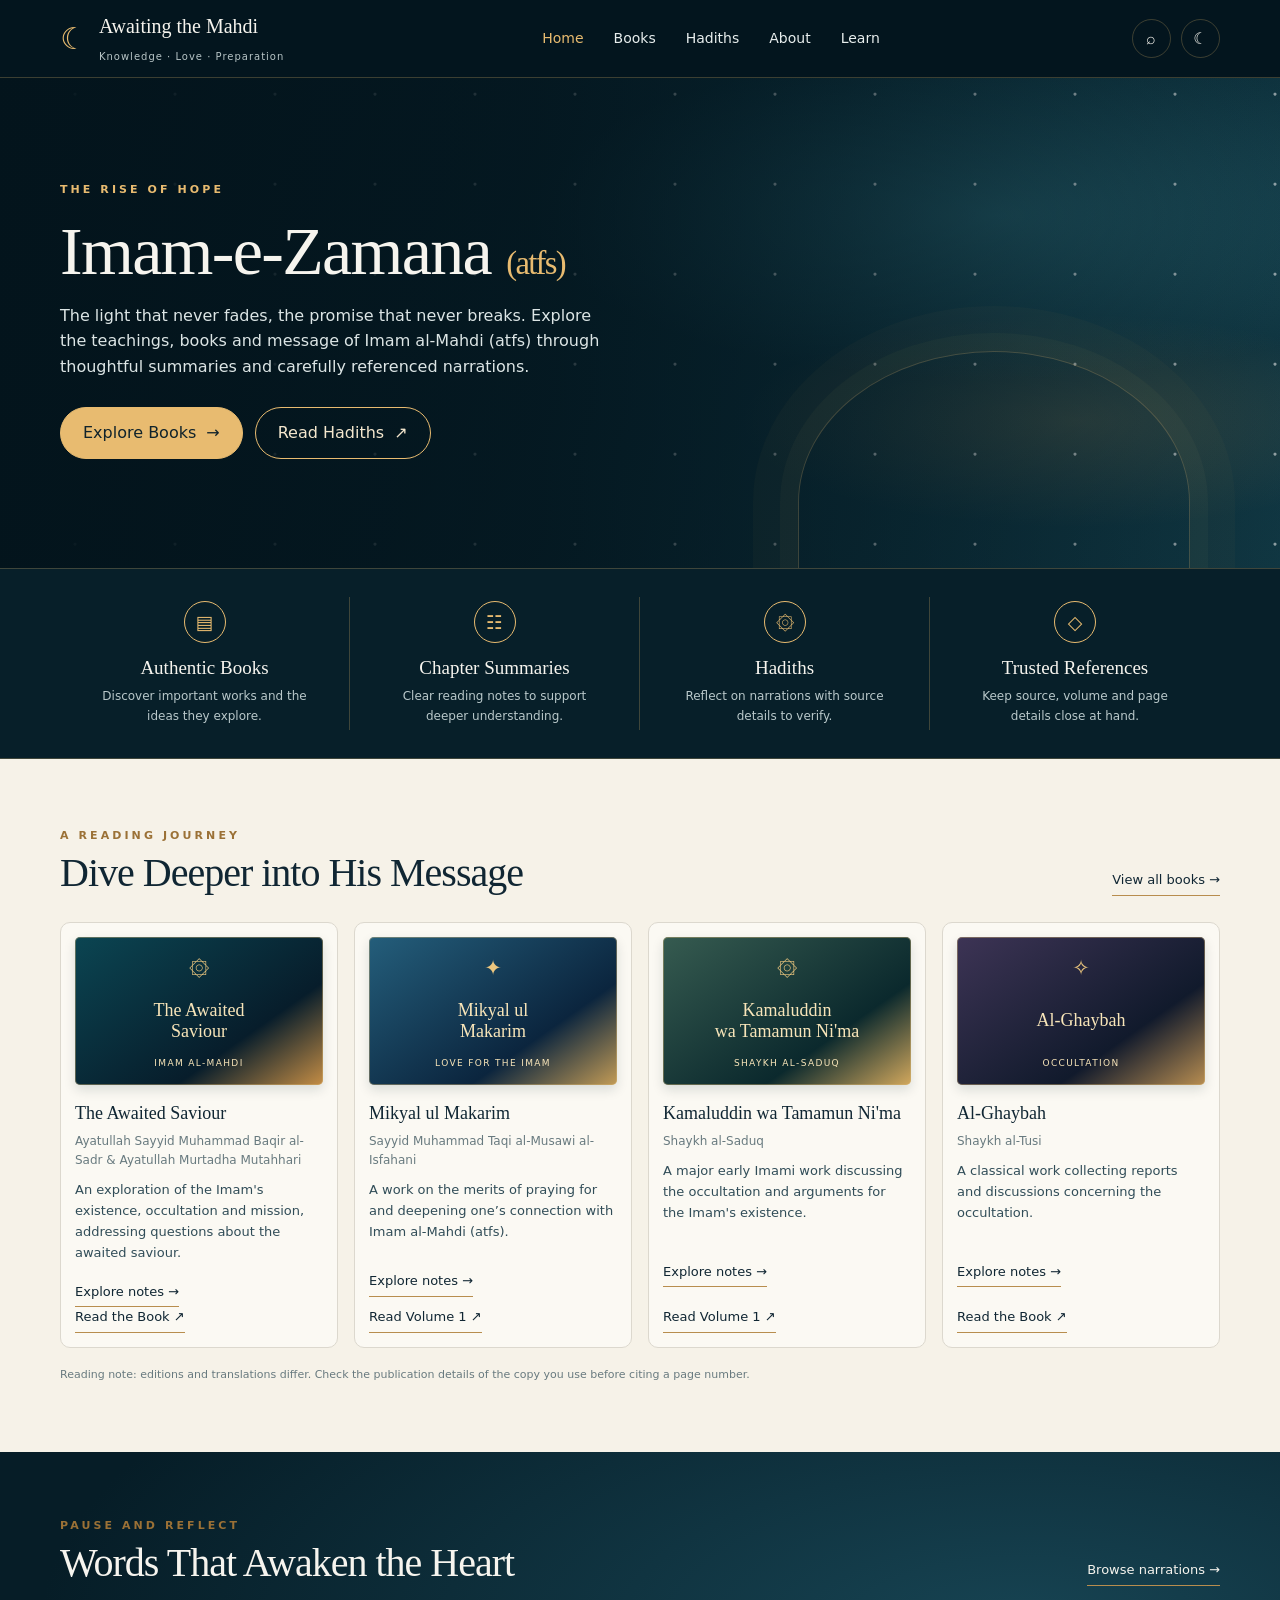
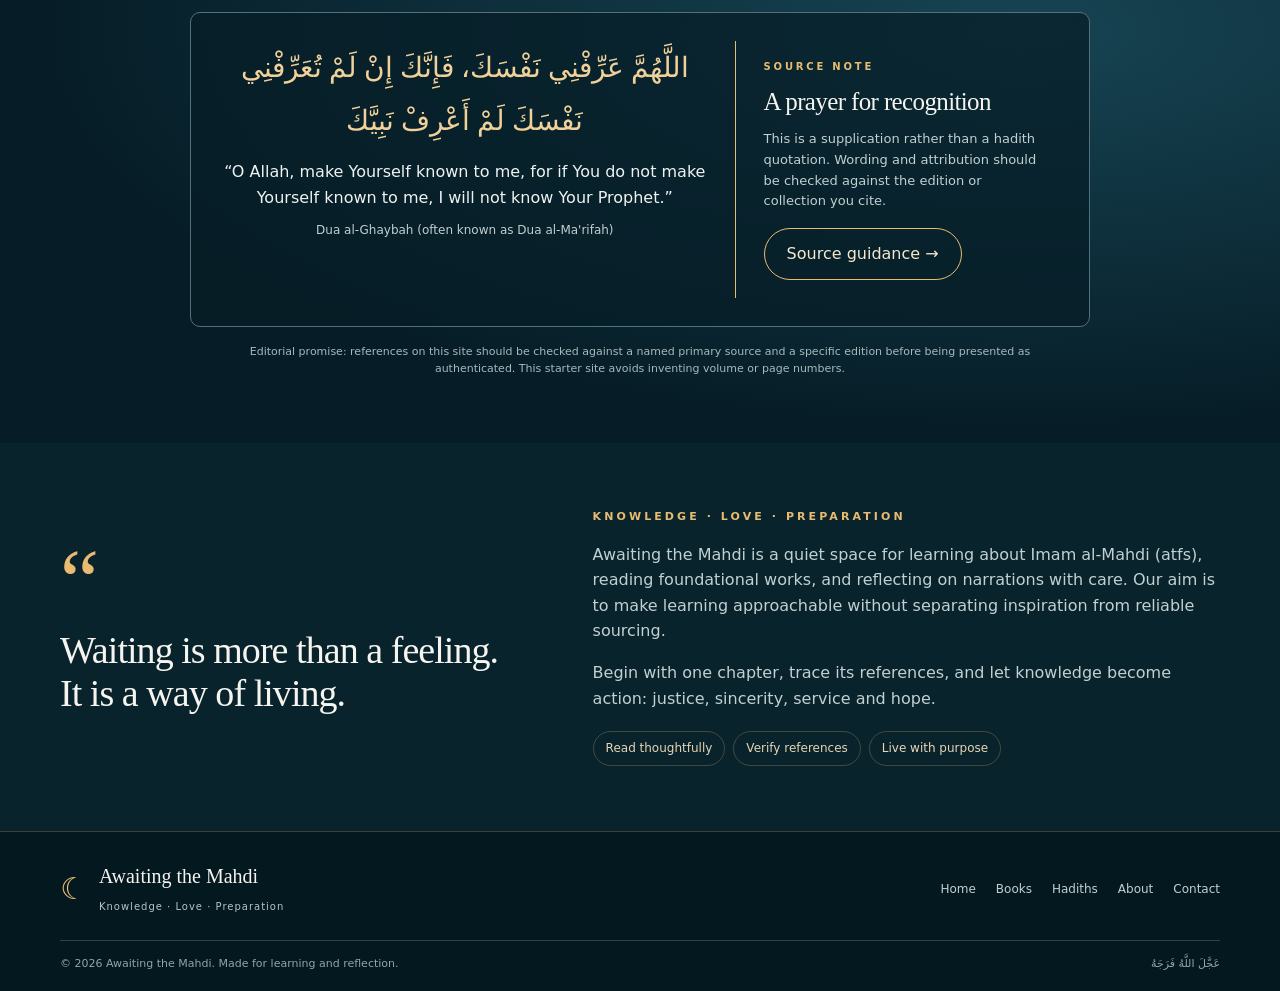
==== index.html @ 1d16a388 "Update index.html Restore main after accidental navigation change" ====
<!doctype html>
<html lang="en">
<head>
<meta charset="utf-8">
<meta name="viewport" content="width=device-width, initial-scale=1">
<meta name="theme-color" content="#061d27">
  <link rel="manifest" href="./manifest.webmanifest">
<link rel="apple-touch-icon" href="./icons/icon.svg">
<meta name="description" content="Explore books, chapter summaries, and carefully referenced narrations about Imam al-Mahdi (atfs).">
<title>Awaiting the Mahdi — Knowledge • Love • Preparation</title>
<style>
:root{--navy:#061d27;--navy2:#0a2c38;--teal:#124654;--gold:#e8bb70;--cream:#f6f2e8;--ink:#102633;--muted:#aebdc0;--line:rgba(232,187,112,.25);--card:#0a2934}
*{box-sizing:border-box}html{scroll-behavior:smooth}body{margin:0;background:var(--navy);color:#f6f4ee;font-family:Inter,ui-sans-serif,system-ui,-apple-system,BlinkMacSystemFont,"Segoe UI",sans-serif;line-height:1.6}a{color:inherit;text-decoration:none}button,input{font:inherit}.serif{font-family:Georgia,"Times New Roman",serif;font-weight:400;letter-spacing:-.025em}.container{width:min(1160px,calc(100% - 44px));margin:auto}.topbar{height:78px;display:flex;align-items:center;border-bottom:1px solid var(--line);background:rgba(4,22,30,.94);position:sticky;top:0;z-index:10;backdrop-filter:blur(14px)}.nav{display:flex;align-items:center;justify-content:space-between;gap:24px}.brand{display:flex;align-items:center;gap:12px;min-width:230px}.brandmark{color:var(--gold);font-size:30px;line-height:1}.brandname{font-family:Georgia,serif;font-size:20px}.tagline{font-size:10px;letter-spacing:.1em;color:#b8c5c7}.navlinks{display:flex;align-items:center;gap:30px;color:#e8eeee;font-size:14px}.navlinks a:hover,.navlinks a.active{color:var(--gold)}.navactions{display:flex;gap:10px}.iconbtn,.menu-btn{background:transparent;color:#f6f4ee;border:1px solid var(--line);border-radius:50%;width:39px;height:39px;cursor:pointer}.menu-btn{display:none;border-radius:10px}.hero{min-height:490px;display:flex;align-items:center;position:relative;overflow:hidden;background:radial-gradient(ellipse at 78% 28%,rgba(54,124,137,.46),transparent 33%),radial-gradient(ellipse at 84% 70%,rgba(217,161,87,.18),transparent 22%),linear-gradient(110deg,#061923 2%,#0a2c38 52%,#123b47 100%)}.hero:before{content:"";position:absolute;inset:0;background:linear-gradient(90deg,rgba(3,20,28,.98) 0%,rgba(3,20,28,.79) 42%,rgba(3,20,28,.12) 100%),radial-gradient(circle at 75% 18%,rgba(255,255,255,.6) 0 1px,transparent 2px);background-size:auto,100px 90px;pointer-events:none}.hero:after{content:"";position:absolute;right:7%;bottom:-85px;width:390px;height:300px;border:1px solid rgba(232,187,112,.3);border-radius:50% 50% 0 0;box-shadow:0 0 0 18px rgba(232,187,112,.04),0 0 0 45px rgba(232,187,112,.03);opacity:.8}.hero-inner{position:relative;z-index:1;padding:76px 0 82px;max-width:680px}.eyebrow{font-size:11px;letter-spacing:.28em;text-transform:uppercase;color:var(--gold);font-weight:650}.hero h1{font-size:clamp(42px,6vw,68px);line-height:1.06;margin:16px 0}.hero h1 span{color:var(--gold);font-size:.48em;white-space:nowrap}.hero p{max-width:560px;color:#dce5e5;font-size:16px;margin:0 0 28px}.actions{display:flex;gap:12px;flex-wrap:wrap}.btn{border:1px solid var(--gold);border-radius:999px;padding:12px 22px;display:inline-flex;align-items:center;gap:10px;cursor:pointer;transition:.2s}.btn.primary{background:var(--gold);color:#10232b}.btn.secondary{color:#f4e7ce;background:transparent}.btn:hover{transform:translateY(-2px);box-shadow:0 8px 24px #0003}.features{border-top:1px solid var(--line);border-bottom:1px solid var(--line);background:#071f29}.featuregrid{display:grid;grid-template-columns:repeat(4,1fr);padding:28px 0}.feature{padding:4px 22px;text-align:center;border-right:1px solid var(--line)}.feature:last-child{border:0}.feature-icon{margin:0 auto 10px;width:42px;height:42px;border:1px solid var(--gold);border-radius:50%;display:grid;place-items:center;color:var(--gold);font-size:19px}.feature h3{font-family:Georgia,serif;font-size:19px;font-weight:400;margin:4px 0}.feature p{font-size:12px;color:#b9c8ca;margin:4px auto 0;max-width:220px}.light-section{background:var(--cream);color:var(--ink);padding:68px 0}.section-head{display:flex;align-items:end;justify-content:space-between;gap:20px;margin-bottom:26px}.section-head h2{font-size:clamp(29px,4vw,40px);line-height:1.12;margin:7px 0 0}.section-head .eyebrow{color:#9b7136}.text-link{font-size:13px;border-bottom:1px solid #b88d4e;padding-bottom:4px;white-space:nowrap}.bookgrid{display:grid;grid-template-columns:repeat(4,1fr);gap:16px}.bookcard{border:1px solid #dcd8ce;border-radius:10px;padding:14px;display:flex;flex-direction:column;min-height:330px;transition:.2s;background:#fbf9f3}.bookcard:hover{transform:translateY(-4px);box-shadow:0 12px 28px #112b3510}.cover{height:148px;border-radius:5px;margin-bottom:14px;padding:15px;display:flex;flex-direction:column;justify-content:space-between;align-items:center;text-align:center;color:#f8e5b9;background:linear-gradient(145deg,#0b4552,#071d2b 68%,#c48d45);box-shadow:inset 0 0 0 1px #d8b67566,0 5px 12px #0b263022}.cover.blue{background:linear-gradient(145deg,#245e7b,#0b253e 68%,#c29b56)}.cover.olive{background:linear-gradient(145deg,#365b50,#0b292d 68%,#d2a85d)}.cover.plum{background:linear-gradient(145deg,#3d3455,#111a2c 68%,#b78d51)}.cover .ornament{font-size:21px;color:#edc77e}.cover strong{font-family:Georgia,serif;font-size:18px;line-height:1.15;font-weight:400}.cover small{font-size:9px;letter-spacing:.15em;text-transform:uppercase}.bookcard h3{font-family:Georgia,serif;font-size:18px;font-weight:400;margin:0 0 4px}.author{font-size:12px;color:#687a7f;margin:0 0 10px}.bookcard p{font-size:13px;color:#314d58;margin:0 0 18px}.bookcard .text-link{align-self:flex-start;margin-top:auto}.hadith-section{padding:65px 0;background:radial-gradient(ellipse at 80% 30%,#174453,#061d27 68%)}.hadithbox{border:1px solid #51727a;border-radius:10px;background:#061d27bb;padding:28px 32px;display:grid;grid-template-columns:1.5fr 1fr;gap:28px;max-width:900px;margin:0 auto}.arabic{font-family:"Times New Roman",serif;font-size:28px;line-height:1.9;text-align:center;color:#f0d19a;direction:rtl}.translation{font-size:16px;color:#eef3f1;text-align:center;margin:12px auto 10px;max-width:520px}.source{font-size:12px;color:#c2ced0;text-align:center}.reference{border-left:1px solid var(--gold);padding:18px 10px 18px 28px;display:flex;flex-direction:column;justify-content:center}.reference .eyebrow{font-size:10px}.reference h3{font-family:Georgia,serif;font-size:25px;font-weight:400;margin:7px 0}.reference p{font-size:13px;color:#c1d0d1;margin:0 0 16px}.note{font-size:11px;color:#a8b9bc;margin:16px auto 0;max-width:850px;text-align:center}.about{padding:65px 0;background:#09232d}.about-grid{display:grid;grid-template-columns:1fr 1.3fr;gap:50px;align-items:center}.quote-mark{font-family:Georgia,serif;font-size:88px;color:var(--gold);line-height:.8}.about h2{font-size:38px;line-height:1.15;margin:12px 0}.about p{color:#c1d0d1}.pillrow{display:flex;gap:8px;flex-wrap:wrap;margin-top:20px}.pill{border:1px solid var(--line);padding:7px 12px;border-radius:999px;font-size:12px;color:#e8d5b4}.footer{border-top:1px solid var(--line);padding:28px 0 18px;background:#041820}.footer-top{display:flex;justify-content:space-between;gap:24px;align-items:center}.footer-links{display:flex;gap:20px;flex-wrap:wrap;font-size:12px;color:#c1d0d1}.footer-bottom{display:flex;justify-content:space-between;border-top:1px solid #29434a;margin-top:22px;padding-top:14px;font-size:11px;color:#91a6aa}.search-panel{position:fixed;inset:0;background:#001016dd;z-index:30;display:none;align-items:flex-start;justify-content:center;padding:14vh 20px 20px}.search-panel.open{display:flex}.search-box{width:min(620px,100%);background:var(--cream);color:var(--ink);border-radius:16px;padding:22px;box-shadow:0 20px 80px #0008}.search-top{display:flex;gap:10px}.search-top input{flex:1;min-width:0;padding:12px;border:1px solid #d2d8d4;border-radius:8px;background:white;color:#142a32}.search-results{margin-top:14px;display:grid;gap:8px}.search-result{padding:10px;border:1px solid #e1ded5;border-radius:8px;cursor:pointer}.search-result:hover{background:#eee8da}.close-search{border:0;background:#e5dfd1;border-radius:8px;padding:0 14px;cursor:pointer}.modal{position:fixed;inset:0;background:#001016dd;z-index:25;display:none;align-items:center;justify-content:center;padding:20px}.modal.open{display:flex}.modal-content{max-width:620px;width:100%;max-height:85vh;overflow:auto;background:var(--cream);color:var(--ink);padding:28px;border-radius:14px;position:relative}.modal-content h2{font-family:Georgia,serif;font-weight:400;font-size:30px;margin:0 35px 8px 0}.modal-content p{color:#304d57}.modal-close{position:absolute;right:18px;top:15px;border:0;background:#e4dfd4;border-radius:50%;width:34px;height:34px;cursor:pointer}.modal-kicker{font-size:11px;letter-spacing:.18em;text-transform:uppercase;color:#946d34}.dark-mode{--navy:#f5f1e7;--navy2:#e9e1d1;--ink:#132c35;color:#132c35}.dark-mode body{background:var(--cream);color:#132c35}.dark-mode .topbar,.dark-mode .features,.dark-mode .footer,.dark-mode .about{background:#f0eadc;color:#132c35}.dark-mode .navlinks,.dark-mode .iconbtn{color:#132c35}.dark-mode .hero{filter:saturate(.7)}.dark-mode .hadith-section{background:#dce5df;color:#132c35}.dark-mode .hadithbox{background:#f4f1e7;border-color:#9aafaa}.dark-mode .translation,.dark-mode .reference p,.dark-mode .source{color:#28454d}.dark-mode .about p,.dark-mode .feature p{color:#435b61}.dark-mode .footer-links{color:#435b61}
@media(max-width:850px){.navlinks{gap:16px}.brand{min-width:auto}.bookgrid{grid-template-columns:repeat(2,1fr)}.featuregrid{grid-template-columns:repeat(2,1fr);row-gap:24px}.feature:nth-child(2){border-right:0}.feature:nth-child(3),.feature:nth-child(4){padding-top:18px}.about-grid{grid-template-columns:1fr;gap:20px}.hero:after{right:-100px}}
@media(max-width:620px){.container{width:min(100% - 30px,1160px)}.topbar{height:68px}.brandname{font-size:17px}.brandmark{font-size:25px}.tagline{font-size:9px}.navlinks{display:none;position:absolute;left:0;right:0;top:67px;background:#061d27;padding:20px 24px;flex-direction:column;align-items:flex-start;border-bottom:1px solid var(--line)}.navlinks.open{display:flex}.menu-btn{display:block}.navactions .iconbtn{width:36px;height:36px}.hero{min-height:500px}.hero-inner{padding:70px 0}.hero:before{background:linear-gradient(90deg,rgba(3,20,28,.96),rgba(3,20,28,.64))}.hero p{font-size:14px}.featuregrid{padding:22px 0}.feature{padding:0 8px}.feature h3{font-size:16px}.feature p{font-size:11px}.light-section,.hadith-section,.about{padding:48px 0}.section-head{align-items:flex-start;flex-direction:column}.bookgrid{gap:10px}.bookcard{padding:10px;min-height:310px}.cover{height:125px;padding:10px}.cover strong{font-size:15px}.bookcard h3{font-size:16px}.bookcard p{font-size:12px}.hadithbox{grid-template-columns:1fr;padding:20px 16px;gap:12px}.reference{border-left:0;border-top:1px solid var(--gold);padding:20px 5px 0;text-align:center;align-items:center}.arabic{font-size:23px}.translation{font-size:14px}.about h2{font-size:32px}.footer-top,.footer-bottom{align-items:flex-start;flex-direction:column}.footer-links{gap:14px}.hero:after{width:260px;height:220px;right:-110px;bottom:-70px}}
</style>
</head>
<body>
<header class="topbar">
  <div class="container nav">
    <a class="brand" href="#home" aria-label="Awaiting the Mahdi home"><span class="brandmark">☾</span><span><span class="brandname">Awaiting the Mahdi</span><br><span class="tagline">Knowledge · Love · Preparation</span></span></a>
    <nav class="navlinks" id="navlinks" aria-label="Main navigation">
      <a class="active" href="#home">Home</a><a href="#books">Books</a><a href="#hadiths">Hadiths</a><a href="#about">About</a><a href="#learn">Learn</a>
    </nav>
    <div class="navactions"><button class="iconbtn" id="searchOpen" aria-label="Search">⌕</button><button class="iconbtn" id="themeToggle" aria-label="Toggle light and dark theme">☾</button><button class="menu-btn" id="menuToggle" aria-label="Open menu">☰</button></div>
  </div>
</header>
<main>
<section class="hero" id="home">
 <div class="container"><div class="hero-inner">
   <div class="eyebrow">The rise of hope</div>
   <h1 class="serif">Imam-e-Zamana <span>(atfs)</span></h1>
   <p>The light that never fades, the promise that never breaks. Explore the teachings, books and message of Imam al-Mahdi (atfs) through thoughtful summaries and carefully referenced narrations.</p>
   <div class="actions"><a class="btn primary" href="#books">Explore Books <span>→</span></a><a class="btn secondary" href="#hadiths">Read Hadiths <span>↗</span></a></div>
 </div></div>
</section>
<section class="features" id="learn"><div class="container featuregrid">
 <article class="feature"><div class="feature-icon">▤</div><h3>Authentic Books</h3><p>Discover important works and the ideas they explore.</p></article>
 <article class="feature"><div class="feature-icon">☷</div><h3>Chapter Summaries</h3><p>Clear reading notes to support deeper understanding.</p></article>
 <article class="feature"><div class="feature-icon">۞</div><h3>Hadiths</h3><p>Reflect on narrations with source details to verify.</p></article>
 <article class="feature"><div class="feature-icon">◇</div><h3>Trusted References</h3><p>Keep source, volume and page details close at hand.</p></article>
</div></section>
<section class="light-section" id="books"><div class="container">
 <div class="section-head"><div><div class="eyebrow">A reading journey</div><h2 class="serif">Dive Deeper into His Message</h2></div><a class="text-link" href="#books" id="allBooks">View all books →</a></div>
 <div class="bookgrid" id="bookgrid">
  <article class="bookcard">
  <div class="cover">
    <span class="ornament">۞</span>
    <strong>The Awaited<br>Saviour</strong>
    <small>Imam al-Mahdi</small>
  </div>
  <h3>The Awaited Saviour</h3>
  <div class="author">Ayatullah Sayyid Muhammad Baqir al-Sadr &amp; Ayatullah Murtadha Mutahhari</div>
  <p>An exploration of the Imam's existence, occultation and mission, addressing questions about the awaited saviour.</p>
  <a href="#" class="text-link book-more" data-book="saviour">Explore notes →</a>
  <a href="https://al-islam.org/awaited-saviour-ayatullah-sayyid-muhammad-baqir-sadr-ayatullah-murtadha-mutahhari" class="text-link book-read" target="_blank" rel="noopener noreferrer">Read the Book ↗</a>
</article>
  <article class="bookcard"><div class="cover blue"><span class="ornament">✦</span><strong>Mikyal ul<br>Makarim</strong><small>Love for the Imam</small></div><h3>Mikyal ul Makarim</h3><div class="author">Sayyid Muhammad Taqi al-Musawi al-Isfahani</div><p>A work on the merits of praying for and deepening one’s connection with Imam al-Mahdi (atfs).</p><a href="#" class="text-link book-more" data-book="mikyal">Explore notes →</a><a href="https://al-islam.org/mikyal-al-makarim-fi-fawaid-al-dua-lil-qaim-vol-1-sayyid-muhammad-taqi-musawi-isfahani" class="text-link book-read" target="_blank" rel="noopener noreferrer">Read Volume 1 ↗</a></article>
   <article class="bookcard">
  <div class="cover olive">
    <span class="ornament">۞</span>
    <strong>Kamaluddin<br>wa Tamamun Ni'ma</strong>
    <small>Shaykh al-Saduq</small>
  </div>
  <h3>Kamaluddin wa Tamamun Ni'ma</h3>
  <div class="author">Shaykh al-Saduq</div>
  <p>A major early Imami work discussing the occultation and arguments for the Imam's existence.</p>
  <a href="#" class="text-link book-more" data-book="kamaluddin">Explore notes →</a>
  <a href="https://al-islam.org/kamaaluddin-wa-tamaamun-nima-vol-1-shaykh-saduq" class="text-link book-read" target="_blank" rel="noopener noreferrer">Read Volume 1 ↗</a>
</article>
   <article class="bookcard">
  <div class="cover plum">
    <span class="ornament">✧</span>
    <strong>Al-Ghaybah</strong>
    <small>Occultation</small>
  </div>
  <h3>Al-Ghaybah</h3>
  <div class="author">Shaykh al-Tusi</div>
  <p>A classical work collecting reports and discussions concerning the occultation.</p>
  <a href="#" class="text-link book-more" data-book="ghaybah">Explore notes →</a>
  <a href="https://al-islam.org/shaykh-al-tusis-book-occultation-shaykh-tusi" class="text-link book-read" target="_blank" rel="noopener noreferrer">Read the Book ↗</a>
</article>
 </div>
 <p style="font-size:11px;color:#687a7f;margin:18px 0 0">Reading note: editions and translations differ. Check the publication details of the copy you use before citing a page number.</p>
</div></section>
<section class="hadith-section" id="hadiths"><div class="container">
 <div class="section-head"><div><div class="eyebrow">Pause and reflect</div><h2 class="serif">Words That Awaken the Heart</h2></div><a class="text-link" href="#hadiths" id="allHadiths">Browse narrations →</a></div>
 <div class="hadithbox"><div><div class="arabic" lang="ar">اللَّهُمَّ عَرِّفْنِي نَفْسَكَ، فَإِنَّكَ إِنْ لَمْ تُعَرِّفْنِي نَفْسَكَ لَمْ أَعْرِفْ نَبِيَّكَ</div><p class="translation">“O Allah, make Yourself known to me, for if You do not make Yourself known to me, I will not know Your Prophet.”</p><div class="source">Dua al-Ghaybah (often known as Dua al-Ma'rifah)</div></div>
  <div class="reference"><div class="eyebrow">Source note</div><h3 class="serif">A prayer for recognition</h3><p>This is a supplication rather than a hadith quotation. Wording and attribution should be checked against the edition or collection you cite.</p><button class="btn secondary" id="sourceInfo" style="align-self:flex-start">Source guidance →</button></div>
 </div>
 <p class="note">Editorial promise: references on this site should be checked against a named primary source and a specific edition before being presented as authenticated. This starter site avoids inventing volume or page numbers.</p>
</div></section>
<section class="about" id="about"><div class="container about-grid"><div><div class="quote-mark">“</div><h2 class="serif">Waiting is more than a feeling.<br>It is a way of living.</h2></div><div><div class="eyebrow">Knowledge · Love · Preparation</div><p>Awaiting the Mahdi is a quiet space for learning about Imam al-Mahdi (atfs), reading foundational works, and reflecting on narrations with care. Our aim is to make learning approachable without separating inspiration from reliable sourcing.</p><p>Begin with one chapter, trace its references, and let knowledge become action: justice, sincerity, service and hope.</p><div class="pillrow"><span class="pill">Read thoughtfully</span><span class="pill">Verify references</span><span class="pill">Live with purpose</span></div></div></div></section>
</main>
<footer class="footer"><div class="container"><div class="footer-top"><a class="brand" href="#home"><span class="brandmark">☾</span><span><span class="brandname">Awaiting the Mahdi</span><br><span class="tagline">Knowledge · Love · Preparation</span></span></a><div class="footer-links"><a href="#home">Home</a><a href="#books">Books</a><a href="#hadiths">Hadiths</a><a href="#about">About</a><a href="mailto:hello@example.com">Contact</a></div></div><div class="footer-bottom"><span>© <span id="year"></span> Awaiting the Mahdi. Made for learning and reflection.</span><span lang="ar" dir="rtl">عَجَّلَ اللَّهُ فَرَجَهُ</span></div></div></footer>
<div class="search-panel" id="searchPanel" role="dialog" aria-modal="true" aria-label="Search site"><div class="search-box"><div class="search-top"><input id="searchInput" type="search" placeholder="Search books, topics and narrations…" autocomplete="off"><button class="close-search" id="searchClose">Close</button></div><div class="search-results" id="searchResults"><div class="search-result">Try “occultation”, “Kamaluddin”, or “preparation”.</div></div></div></div>
<div class="modal" id="modal" role="dialog" aria-modal="true" aria-labelledby="modalTitle"><div class="modal-content"><button class="modal-close" id="modalClose" aria-label="Close">×</button><div class="modal-kicker" id="modalKicker">Reading notes</div><h2 id="modalTitle">Book title</h2><div id="modalBody"></div></div></div>
<script>
const bookData={
 saviour:{title:"The Awaited Saviour",kicker:"Book overview",body:"<p><strong>Start here:</strong> use this as a reading guide, then compare each claim with the edition you have in front of you.</p><h3>Suggested chapter-note structure</h3><ol><li>Main question or claim</li><li>Key Qur’anic verses and narrations cited by the author</li><li>Historical or theological context</li><li>Questions to revisit after reading</li></ol><p><strong>Bibliography reminder:</strong> verify the author, translator, publisher and edition before quoting passages or page numbers.</p>"},
 mission:{title:"The Imam and His Mission",kicker:"Thematic reading",body:"<p>This is a thematic study path rather than a claim that one particular book has been summarized.</p><h3>Questions for reflection</h3><ul><li>How is justice described in the text?</li><li>What responsibilities belong to believers during the occultation?</li><li>Which cited reports are traced to primary sources?</li></ul><p>Add chapter-specific summaries as you read and keep citations beside each note.</p>"},
 kamaluddin:{title:"Kamaluddin wa Tamamun Ni'ma",kicker:"Classical Imami source",body:"<p>Attributed to Shaykh al-Saduq (Ibn Babawayh), this work is an important early Imami text on the occultation and the arguments surrounding it.</p><h3>How to study it</h3><ol><li>Record the volume, chapter heading and report number in your edition.</li><li>Separate the author's framing from the wording of each report.</li><li>Compare translations where a key theological term is involved.</li></ol><p>Page numbering varies between editions, so no page citation is supplied here.</p>"},
 ghaybah:{title:"Al-Ghaybah",kicker:"Classical Imami source",body:"<p>Shaykh al-Tusi's <em>Al-Ghaybah</em> is another foundational work for studying reports and arguments related to the occultation.</p><h3>Reading checklist</h3><ul><li>Note the report number, chain and chapter where provided.</li><li>Distinguish a report's inclusion in a book from a judgement about its authenticity.</li><li>Consult scholarly commentary for questions of grading or interpretation.</li></ul><p>Always identify the edition or translation used in your notes.</p>"}
};
const modal=document.getElementById('modal');
function showModal(title,kicker,body){document.getElementById('modalTitle').textContent=title;document.getElementById('modalKicker').textContent=kicker;document.getElementById('modalBody').innerHTML=body;modal.classList.add('open');document.getElementById('modalClose').focus()}
document.querySelectorAll('.book-more').forEach(a=>{a.href='book.html?id='+a.dataset.book;});document.getElementById('sourceInfo').addEventListener('click',()=>showModal('How to cite a narration','Reference guidance','<p>For each narration, include as much of the following as your source provides:</p><ul><li>Original Arabic text</li><li>Collection and author</li><li>Book/chapter and report number</li><li>Volume and page for the exact edition</li><li>Translator and publisher for translations</li><li>A separate scholarly grading, if one is available and relevant</li></ul><p>A narration appearing in a collection does not automatically mean every scholar grades it authentic.</p>'));
document.getElementById('modalClose').addEventListener('click',()=>modal.classList.remove('open'));
modal.addEventListener('click',e=>{if(e.target===modal)modal.classList.remove('open')});
document.addEventListener('keydown',e=>{if(e.key==='Escape'){modal.classList.remove('open');document.getElementById('searchPanel').classList.remove('open')}});
const searchPanel=document.getElementById('searchPanel'),searchInput=document.getElementById('searchInput');
const searchable=[...Object.entries(bookData).map(([id,b])=>({title:b.title,desc:b.kicker+' · book notes',href:'#books',id})),{title:'Hadiths and source verification',desc:'How to cite narrations carefully',href:'#hadiths'},{title:'Preparation during the occultation',desc:'Reflection and learning themes',href:'#about'},{title:'Dua al-Ghaybah',desc:'Supplication for recognition',href:'#hadiths'}];
function renderSearch(q=''){let matches=searchable.filter(x=>(x.title+' '+x.desc).toLowerCase().includes(q.toLowerCase()));document.getElementById('searchResults').innerHTML=matches.length?matches.map(x=>`<div class="search-result" tabindex="0" data-href="${x.href}" data-id="${x.id||''}"><strong>${x.title}</strong><br><small>${x.desc}</small></div>`).join(''):'<div class="search-result">No results. Try another keyword.</div>';document.querySelectorAll('.search-result[data-href]').forEach(el=>{const go=()=>{searchPanel.classList.remove('open');if(el.dataset.id){const b=bookData[el.dataset.id];showModal(b.title,b.kicker,b.body)}else document.querySelector(el.dataset.href).scrollIntoView({behavior:'smooth'})};el.addEventListener('click',go);el.addEventListener('keydown',e=>{if(e.key==='Enter')go()})})}
document.getElementById('searchOpen').addEventListener('click',()=>{searchPanel.classList.add('open');renderSearch('');searchInput.focus()});document.getElementById('searchClose').addEventListener('click',()=>searchPanel.classList.remove('open'));searchPanel.addEventListener('click',e=>{if(e.target===searchPanel)searchPanel.classList.remove('open')});searchInput.addEventListener('input',()=>renderSearch(searchInput.value));
document.getElementById('themeToggle').addEventListener('click',()=>{document.documentElement.classList.toggle('dark-mode');document.getElementById('themeToggle').textContent=document.documentElement.classList.contains('dark-mode')?'☀':'☾'});
document.getElementById('menuToggle').addEventListener('click',()=>document.getElementById('navlinks').classList.toggle('open'));document.querySelectorAll('.navlinks a').forEach(a=>a.addEventListener('click',()=>document.getElementById('navlinks').classList.remove('open')));
document.getElementById('allBooks').addEventListener('click',e=>{
  e.preventDefault(); window.location.href='book.html'; return;
 showModal('Books and reading notes','Library',
 '<p>Choose a title to open its reading notes.</p><ul>'+
 '<li><a href="#" class="text-link library-book-link" data-book="saviour">The Awaited Saviour — Explore notes →</a></li>'+
 '<li><a href="#" class="text-link library-book-link" data-book="mission">The Imam and His Mission — Explore notes →</a></li>'+
 '<li><a href="#" class="text-link library-book-link" data-book="kamaluddin">Kamaluddin wa Tamamun Ni&#39;ma — Explore notes →</a></li>'+
 '<li><a href="#" class="text-link library-book-link" data-book="ghaybah">Al-Ghaybah — Explore notes →</a></li>'+
 '</ul><p>Check the edition and translation you use before citing page numbers.</p>');
 document.querySelectorAll('.library-book-link').forEach(a=>
  a.addEventListener('click',e=>{
   e.preventDefault();
   const b=bookData[a.dataset.book];
   if(b)showModal(b.title,b.kicker,b.body);
  })
 );
});
document.getElementById('allHadiths').addEventListener('click',e=>{e.preventDefault();showModal('Hadith library','Coming into focus','<p>This starter library deliberately contains a source-guidance example rather than unverified hadith quotations. Add narrations only after checking the original source and edition.</p><p>Recommended fields: Arabic text, translation, collection, author, volume, page or report number, edition, and grading source.</p>')});
document.getElementById('year').textContent=new Date().getFullYear();
</script>
  <script>
if ("serviceWorker" in navigator) {
  window.addEventListener("load", function () {
    navigator.serviceWorker.register("./sw.js")
      .catch(function (error) {
        console.warn("PWA service worker registration failed:", error);
      });
  });
}
</script>
</body>
</html>
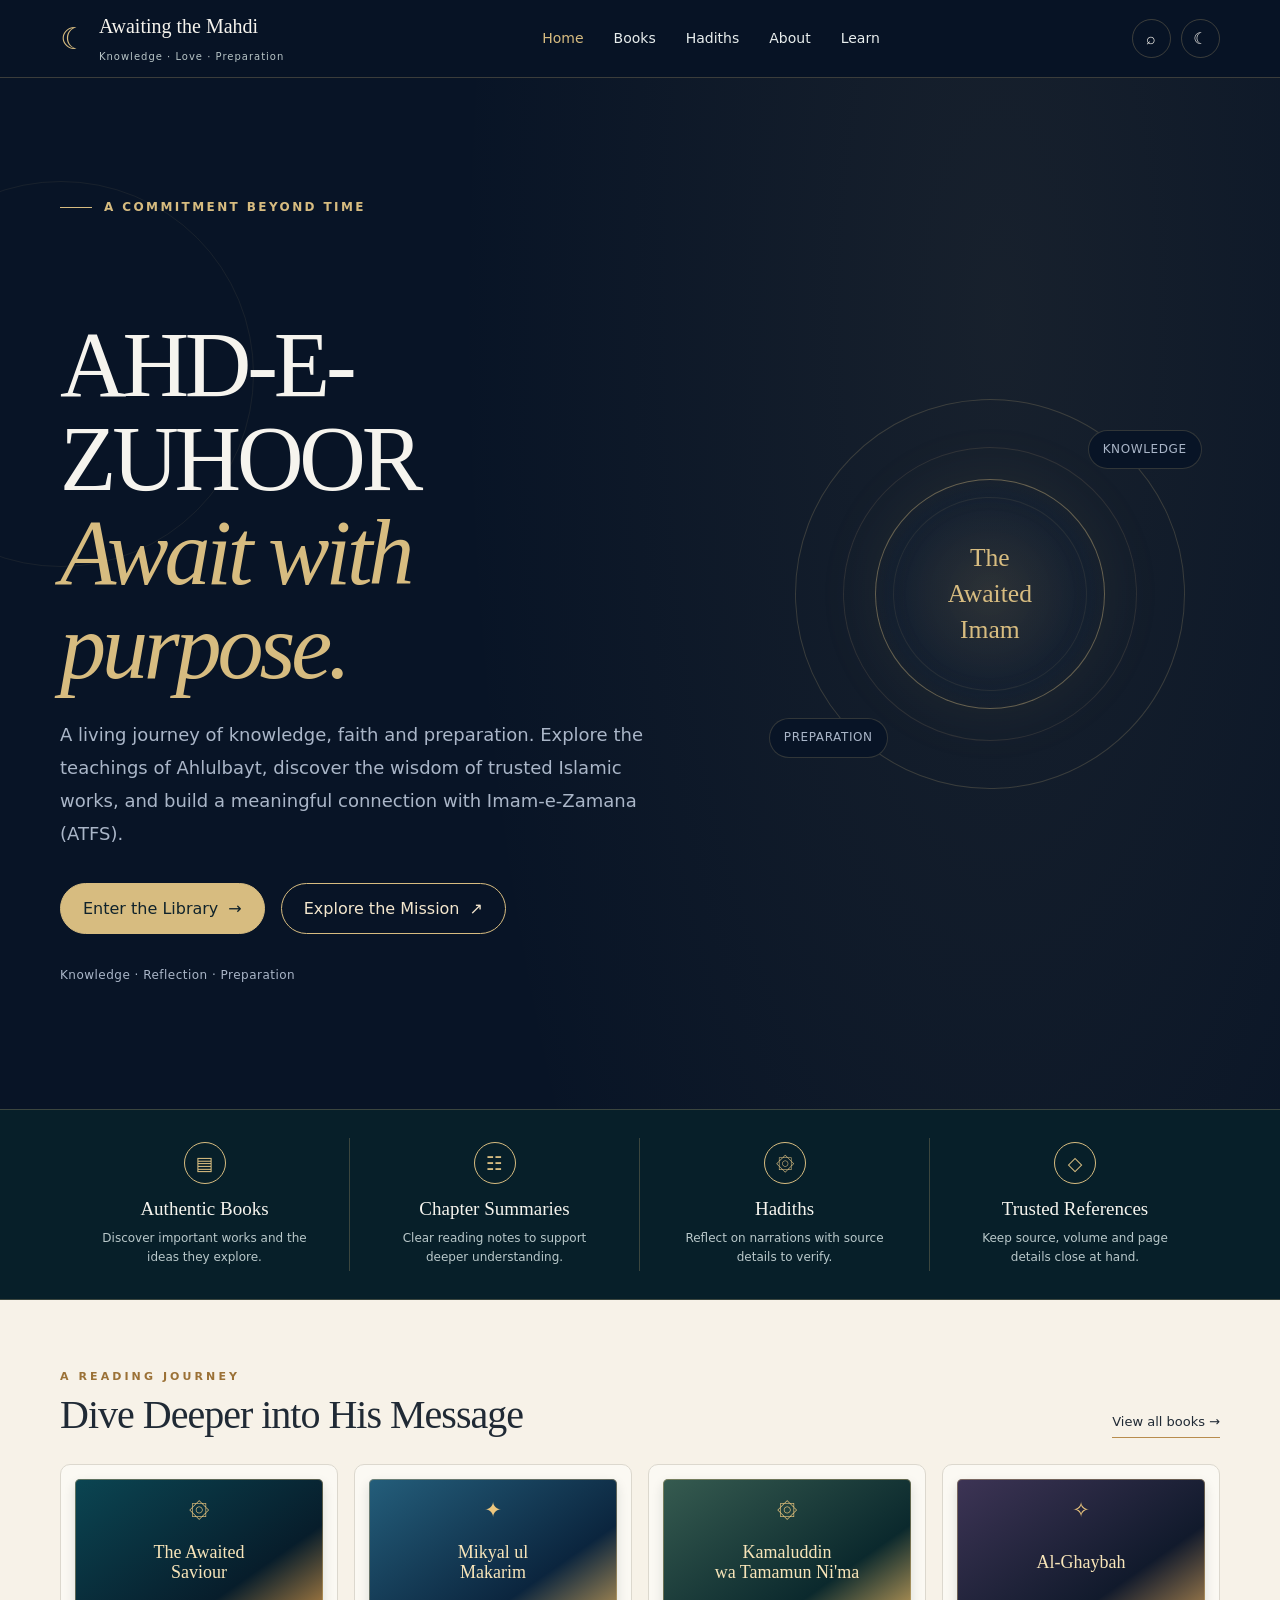
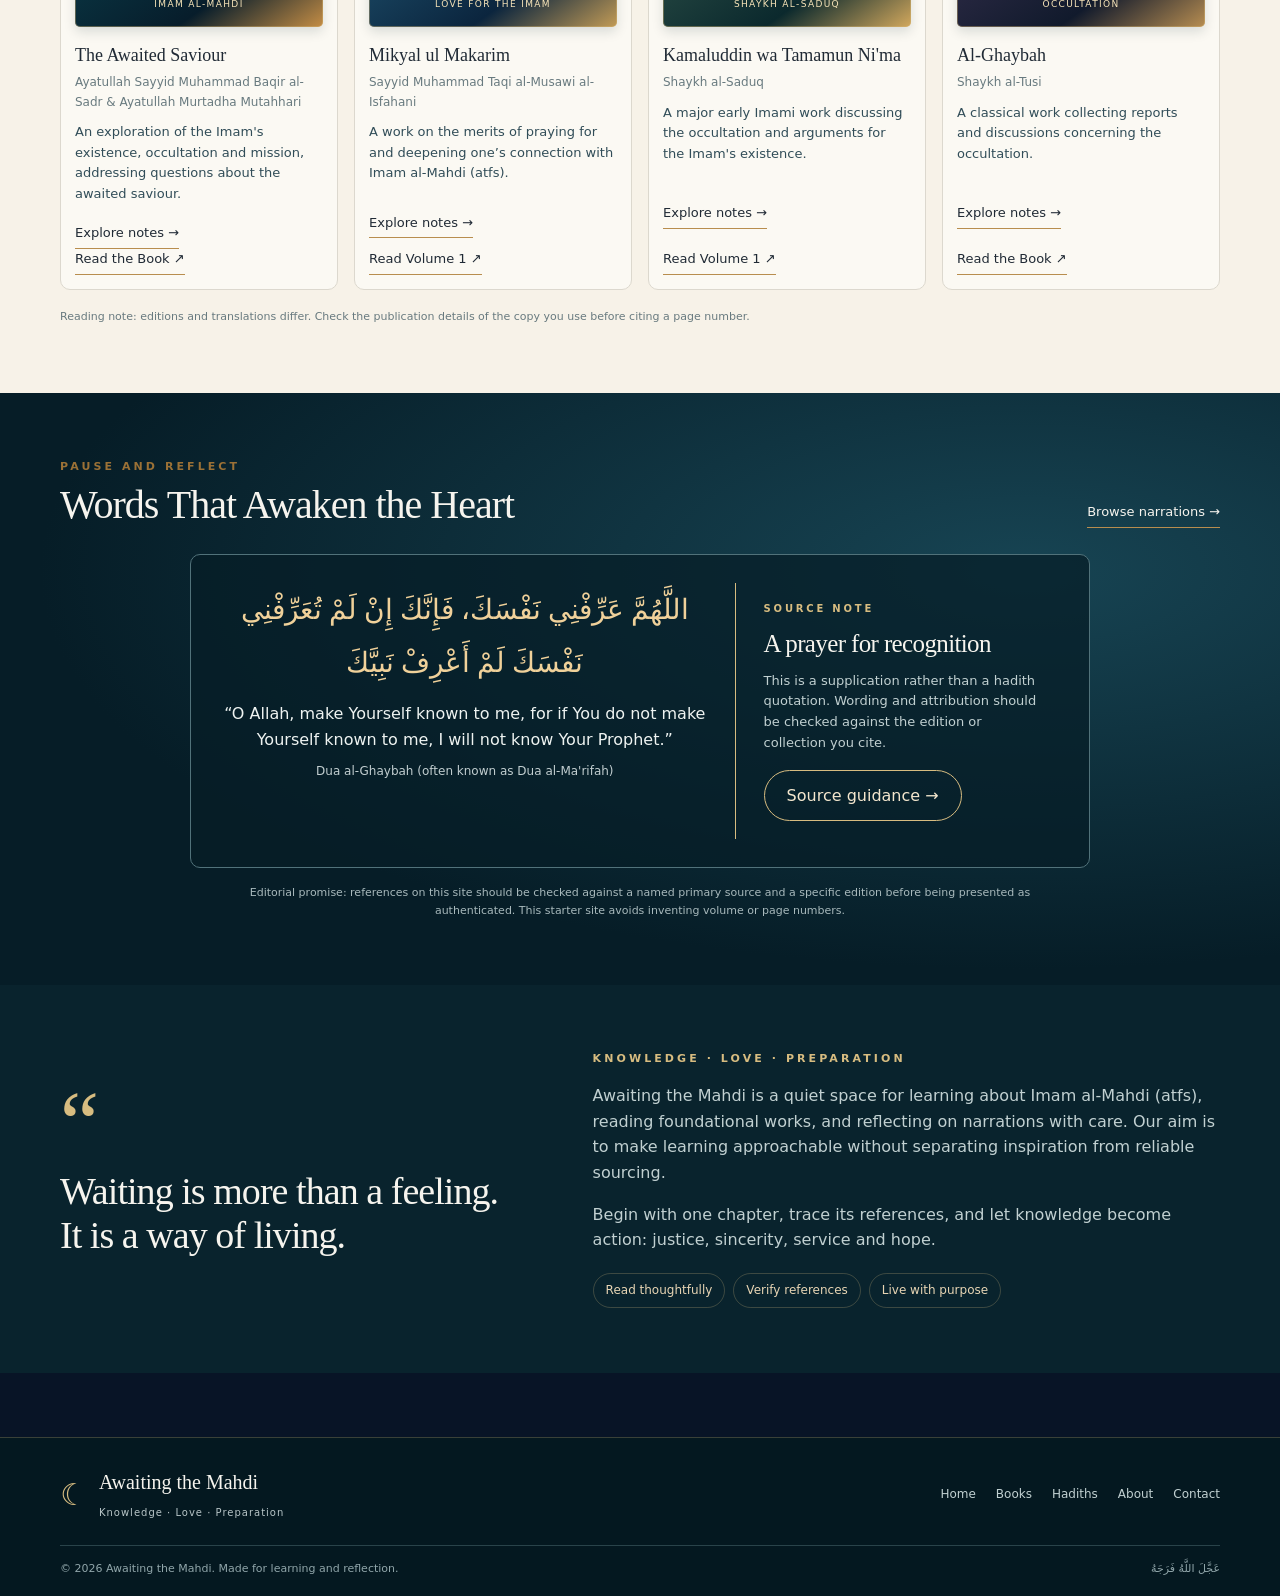
==== commit 225e3561: "Update index.html Improve responsive navigation breakpoint" ====
--- a/index.html
+++ b/index.html
@@ -3,17 +3,43 @@
 <head>
 <meta charset="utf-8">
 <meta name="viewport" content="width=device-width, initial-scale=1">
-<meta name="theme-color" content="#061d27">
+<meta name="theme-color" content="#081426">
   <link rel="manifest" href="./manifest.webmanifest">
 <link rel="apple-touch-icon" href="./icons/icon.svg">
 <meta name="description" content="Explore books, chapter summaries, and carefully referenced narrations about Imam al-Mahdi (atfs).">
 <title>Awaiting the Mahdi — Knowledge • Love • Preparation</title>
 <style>
 :root{--navy:#061d27;--navy2:#0a2c38;--teal:#124654;--gold:#e8bb70;--cream:#f6f2e8;--ink:#102633;--muted:#aebdc0;--line:rgba(232,187,112,.25);--card:#0a2934}
-*{box-sizing:border-box}html{scroll-behavior:smooth}body{margin:0;background:var(--navy);color:#f6f4ee;font-family:Inter,ui-sans-serif,system-ui,-apple-system,BlinkMacSystemFont,"Segoe UI",sans-serif;line-height:1.6}a{color:inherit;text-decoration:none}button,input{font:inherit}.serif{font-family:Georgia,"Times New Roman",serif;font-weight:400;letter-spacing:-.025em}.container{width:min(1160px,calc(100% - 44px));margin:auto}.topbar{height:78px;display:flex;align-items:center;border-bottom:1px solid var(--line);background:rgba(4,22,30,.94);position:sticky;top:0;z-index:10;backdrop-filter:blur(14px)}.nav{display:flex;align-items:center;justify-content:space-between;gap:24px}.brand{display:flex;align-items:center;gap:12px;min-width:230px}.brandmark{color:var(--gold);font-size:30px;line-height:1}.brandname{font-family:Georgia,serif;font-size:20px}.tagline{font-size:10px;letter-spacing:.1em;color:#b8c5c7}.navlinks{display:flex;align-items:center;gap:30px;color:#e8eeee;font-size:14px}.navlinks a:hover,.navlinks a.active{color:var(--gold)}.navactions{display:flex;gap:10px}.iconbtn,.menu-btn{background:transparent;color:#f6f4ee;border:1px solid var(--line);border-radius:50%;width:39px;height:39px;cursor:pointer}.menu-btn{display:none;border-radius:10px}.hero{min-height:490px;display:flex;align-items:center;position:relative;overflow:hidden;background:radial-gradient(ellipse at 78% 28%,rgba(54,124,137,.46),transparent 33%),radial-gradient(ellipse at 84% 70%,rgba(217,161,87,.18),transparent 22%),linear-gradient(110deg,#061923 2%,#0a2c38 52%,#123b47 100%)}.hero:before{content:"";position:absolute;inset:0;background:linear-gradient(90deg,rgba(3,20,28,.98) 0%,rgba(3,20,28,.79) 42%,rgba(3,20,28,.12) 100%),radial-gradient(circle at 75% 18%,rgba(255,255,255,.6) 0 1px,transparent 2px);background-size:auto,100px 90px;pointer-events:none}.hero:after{content:"";position:absolute;right:7%;bottom:-85px;width:390px;height:300px;border:1px solid rgba(232,187,112,.3);border-radius:50% 50% 0 0;box-shadow:0 0 0 18px rgba(232,187,112,.04),0 0 0 45px rgba(232,187,112,.03);opacity:.8}.hero-inner{position:relative;z-index:1;padding:76px 0 82px;max-width:680px}.eyebrow{font-size:11px;letter-spacing:.28em;text-transform:uppercase;color:var(--gold);font-weight:650}.hero h1{font-size:clamp(42px,6vw,68px);line-height:1.06;margin:16px 0}.hero h1 span{color:var(--gold);font-size:.48em;white-space:nowrap}.hero p{max-width:560px;color:#dce5e5;font-size:16px;margin:0 0 28px}.actions{display:flex;gap:12px;flex-wrap:wrap}.btn{border:1px solid var(--gold);border-radius:999px;padding:12px 22px;display:inline-flex;align-items:center;gap:10px;cursor:pointer;transition:.2s}.btn.primary{background:var(--gold);color:#10232b}.btn.secondary{color:#f4e7ce;background:transparent}.btn:hover{transform:translateY(-2px);box-shadow:0 8px 24px #0003}.features{border-top:1px solid var(--line);border-bottom:1px solid var(--line);background:#071f29}.featuregrid{display:grid;grid-template-columns:repeat(4,1fr);padding:28px 0}.feature{padding:4px 22px;text-align:center;border-right:1px solid var(--line)}.feature:last-child{border:0}.feature-icon{margin:0 auto 10px;width:42px;height:42px;border:1px solid var(--gold);border-radius:50%;display:grid;place-items:center;color:var(--gold);font-size:19px}.feature h3{font-family:Georgia,serif;font-size:19px;font-weight:400;margin:4px 0}.feature p{font-size:12px;color:#b9c8ca;margin:4px auto 0;max-width:220px}.light-section{background:var(--cream);color:var(--ink);padding:68px 0}.section-head{display:flex;align-items:end;justify-content:space-between;gap:20px;margin-bottom:26px}.section-head h2{font-size:clamp(29px,4vw,40px);line-height:1.12;margin:7px 0 0}.section-head .eyebrow{color:#9b7136}.text-link{font-size:13px;border-bottom:1px solid #b88d4e;padding-bottom:4px;white-space:nowrap}.bookgrid{display:grid;grid-template-columns:repeat(4,1fr);gap:16px}.bookcard{border:1px solid #dcd8ce;border-radius:10px;padding:14px;display:flex;flex-direction:column;min-height:330px;transition:.2s;background:#fbf9f3}.bookcard:hover{transform:translateY(-4px);box-shadow:0 12px 28px #112b3510}.cover{height:148px;border-radius:5px;margin-bottom:14px;padding:15px;display:flex;flex-direction:column;justify-content:space-between;align-items:center;text-align:center;color:#f8e5b9;background:linear-gradient(145deg,#0b4552,#071d2b 68%,#c48d45);box-shadow:inset 0 0 0 1px #d8b67566,0 5px 12px #0b263022}.cover.blue{background:linear-gradient(145deg,#245e7b,#0b253e 68%,#c29b56)}.cover.olive{background:linear-gradient(145deg,#365b50,#0b292d 68%,#d2a85d)}.cover.plum{background:linear-gradient(145deg,#3d3455,#111a2c 68%,#b78d51)}.cover .ornament{font-size:21px;color:#edc77e}.cover strong{font-family:Georgia,serif;font-size:18px;line-height:1.15;font-weight:400}.cover small{font-size:9px;letter-spacing:.15em;text-transform:uppercase}.bookcard h3{font-family:Georgia,serif;font-size:18px;font-weight:400;margin:0 0 4px}.author{font-size:12px;color:#687a7f;margin:0 0 10px}.bookcard p{font-size:13px;color:#314d58;margin:0 0 18px}.bookcard .text-link{align-self:flex-start;margin-top:auto}.hadith-section{padding:65px 0;background:radial-gradient(ellipse at 80% 30%,#174453,#061d27 68%)}.hadithbox{border:1px solid #51727a;border-radius:10px;background:#061d27bb;padding:28px 32px;display:grid;grid-template-columns:1.5fr 1fr;gap:28px;max-width:900px;margin:0 auto}.arabic{font-family:"Times New Roman",serif;font-size:28px;line-height:1.9;text-align:center;color:#f0d19a;direction:rtl}.translation{font-size:16px;color:#eef3f1;text-align:center;margin:12px auto 10px;max-width:520px}.source{font-size:12px;color:#c2ced0;text-align:center}.reference{border-left:1px solid var(--gold);padding:18px 10px 18px 28px;display:flex;flex-direction:column;justify-content:center}.reference .eyebrow{font-size:10px}.reference h3{font-family:Georgia,serif;font-size:25px;font-weight:400;margin:7px 0}.reference p{font-size:13px;color:#c1d0d1;margin:0 0 16px}.note{font-size:11px;color:#a8b9bc;margin:16px auto 0;max-width:850px;text-align:center}.about{padding:65px 0;background:#09232d}.about-grid{display:grid;grid-template-columns:1fr 1.3fr;gap:50px;align-items:center}.quote-mark{font-family:Georgia,serif;font-size:88px;color:var(--gold);line-height:.8}.about h2{font-size:38px;line-height:1.15;margin:12px 0}.about p{color:#c1d0d1}.pillrow{display:flex;gap:8px;flex-wrap:wrap;margin-top:20px}.pill{border:1px solid var(--line);padding:7px 12px;border-radius:999px;font-size:12px;color:#e8d5b4}.footer{border-top:1px solid var(--line);padding:28px 0 18px;background:#041820}.footer-top{display:flex;justify-content:space-between;gap:24px;align-items:center}.footer-links{display:flex;gap:20px;flex-wrap:wrap;font-size:12px;color:#c1d0d1}.footer-bottom{display:flex;justify-content:space-between;border-top:1px solid #29434a;margin-top:22px;padding-top:14px;font-size:11px;color:#91a6aa}.search-panel{position:fixed;inset:0;background:#001016dd;z-index:30;display:none;align-items:flex-start;justify-content:center;padding:14vh 20px 20px}.search-panel.open{display:flex}.search-box{width:min(620px,100%);background:var(--cream);color:var(--ink);border-radius:16px;padding:22px;box-shadow:0 20px 80px #0008}.search-top{display:flex;gap:10px}.search-top input{flex:1;min-width:0;padding:12px;border:1px solid #d2d8d4;border-radius:8px;background:white;color:#142a32}.search-results{margin-top:14px;display:grid;gap:8px}.search-result{padding:10px;border:1px solid #e1ded5;border-radius:8px;cursor:pointer}.search-result:hover{background:#eee8da}.close-search{border:0;background:#e5dfd1;border-radius:8px;padding:0 14px;cursor:pointer}.modal{position:fixed;inset:0;background:#001016dd;z-index:25;display:none;align-items:center;justify-content:center;padding:20px}.modal.open{display:flex}.modal-content{max-width:620px;width:100%;max-height:85vh;overflow:auto;background:var(--cream);color:var(--ink);padding:28px;border-radius:14px;position:relative}.modal-content h2{font-family:Georgia,serif;font-weight:400;font-size:30px;margin:0 35px 8px 0}.modal-content p{color:#304d57}.modal-close{position:absolute;right:18px;top:15px;border:0;background:#e4dfd4;border-radius:50%;width:34px;height:34px;cursor:pointer}.modal-kicker{font-size:11px;letter-spacing:.18em;text-transform:uppercase;color:#946d34}.dark-mode{--navy:#f5f1e7;--navy2:#e9e1d1;--ink:#132c35;color:#132c35}.dark-mode body{background:var(--cream);color:#132c35}.dark-mode .topbar,.dark-mode .features,.dark-mode .footer,.dark-mode .about{background:#f0eadc;color:#132c35}.dark-mode .navlinks,.dark-mode .iconbtn{color:#132c35}.dark-mode .hero{filter:saturate(.7)}.dark-mode .hadith-section{background:#dce5df;color:#132c35}.dark-mode .hadithbox{background:#f4f1e7;border-color:#9aafaa}.dark-mode .translation,.dark-mode .reference p,.dark-mode .source{color:#28454d}.dark-mode .about p,.dark-mode .feature p{color:#435b61}.dark-mode .footer-links{color:#435b61}
+*{box-sizing:border-box}html{scroll-behavior:smooth}body{margin:0;background:var(--navy);color:#f6f4ee;font-family:Inter,ui-sans-serif,system-ui,-apple-system,BlinkMacSystemFont,"Segoe UI",sans-serif;line-height:1.6}a{color:inherit;text-decoration:none}button,input{font:inherit}.serif{font-family:Georgia,"Times New Roman",serif;font-weight:400;letter-spacing:-.025em}.container{width:min(1160px,calc(100% - 44px));margin:auto}.topbar{height:78px;display:flex;align-items:center;border-bottom:1px solid var(--line);background:rgba(8,20,38,.94);position:sticky;top:0;z-index:10;backdrop-filter:blur(14px)}.nav{display:flex;align-items:center;justify-content:space-between;gap:24px}.brand{display:flex;align-items:center;gap:12px;min-width:230px}.brandmark{color:var(--gold);font-size:30px;line-height:1}.brandname{font-family:Georgia,serif;font-size:20px}.tagline{font-size:10px;letter-spacing:.1em;color:#b8c5c7}.navlinks{display:flex;align-items:center;gap:30px;color:#e8eeee;font-size:14px}.navlinks a:hover,.navlinks a.active{color:var(--gold)}.navactions{display:flex;gap:10px}.iconbtn,.menu-btn{background:transparent;color:#f6f4ee;border:1px solid var(--line);border-radius:50%;width:39px;height:39px;cursor:pointer}.menu-btn{display:none;border-radius:10px}.hero{min-height:490px;display:flex;align-items:center;position:relative;overflow:hidden;background:radial-gradient(ellipse at 78% 28%,rgba(54,124,137,.46),transparent 33%),radial-gradient(ellipse at 84% 70%,rgba(217,161,87,.18),transparent 22%),linear-gradient(110deg,#061923 2%,#0a2c38 52%,#123b47 100%)}.hero:before{content:"";position:absolute;inset:0;background:linear-gradient(90deg,rgba(3,20,28,.98) 0%,rgba(3,20,28,.79) 42%,rgba(3,20,28,.12) 100%),radial-gradient(circle at 75% 18%,rgba(255,255,255,.6) 0 1px,transparent 2px);background-size:auto,100px 90px;pointer-events:none}.hero:after{content:"";position:absolute;right:7%;bottom:-85px;width:390px;height:300px;border:1px solid rgba(232,187,112,.3);border-radius:50% 50% 0 0;box-shadow:0 0 0 18px rgba(232,187,112,.04),0 0 0 45px rgba(232,187,112,.03);opacity:.8}.hero-inner{position:relative;z-index:1;padding:76px 0 82px;max-width:680px}.eyebrow{font-size:11px;letter-spacing:.28em;text-transform:uppercase;color:var(--gold);font-weight:650}.hero h1{font-size:clamp(42px,6vw,68px);line-height:1.06;margin:16px 0}.hero h1 span{color:var(--gold);font-size:.48em;white-space:nowrap}.hero p{max-width:560px;color:#dce5e5;font-size:16px;margin:0 0 28px}.actions{display:flex;gap:12px;flex-wrap:wrap}.btn{border:1px solid var(--gold);border-radius:999px;padding:12px 22px;display:inline-flex;align-items:center;gap:10px;cursor:pointer;transition:.2s}.btn.primary{background:var(--gold);color:#10232b}.btn.secondary{color:#f4e7ce;background:transparent}.btn:hover{transform:translateY(-2px);box-shadow:0 8px 24px #0003}.features{border-top:1px solid var(--line);border-bottom:1px solid var(--line);background:#071f29}.featuregrid{display:grid;grid-template-columns:repeat(4,1fr);padding:28px 0}.feature{padding:4px 22px;text-align:center;border-right:1px solid var(--line)}.feature:last-child{border:0}.feature-icon{margin:0 auto 10px;width:42px;height:42px;border:1px solid var(--gold);border-radius:50%;display:grid;place-items:center;color:var(--gold);font-size:19px}.feature h3{font-family:Georgia,serif;font-size:19px;font-weight:400;margin:4px 0}.feature p{font-size:12px;color:#b9c8ca;margin:4px auto 0;max-width:220px}.light-section{background:var(--cream);color:var(--ink);padding:68px 0}.section-head{display:flex;align-items:end;justify-content:space-between;gap:20px;margin-bottom:26px}.section-head h2{font-size:clamp(29px,4vw,40px);line-height:1.12;margin:7px 0 0}.section-head .eyebrow{color:#9b7136}.text-link{font-size:13px;border-bottom:1px solid #b88d4e;padding-bottom:4px;white-space:nowrap}.bookgrid{display:grid;grid-template-columns:repeat(4,1fr);gap:16px}.bookcard{border:1px solid #dcd8ce;border-radius:10px;padding:14px;display:flex;flex-direction:column;min-height:330px;transition:.2s;background:#fbf9f3}.bookcard:hover{transform:translateY(-4px);box-shadow:0 12px 28px #112b3510}.cover{height:148px;border-radius:5px;margin-bottom:14px;padding:15px;display:flex;flex-direction:column;justify-content:space-between;align-items:center;text-align:center;color:#f8e5b9;background:linear-gradient(145deg,#0b4552,#071d2b 68%,#c48d45);box-shadow:inset 0 0 0 1px #d8b67566,0 5px 12px #0b263022}.cover.blue{background:linear-gradient(145deg,#245e7b,#0b253e 68%,#c29b56)}.cover.olive{background:linear-gradient(145deg,#365b50,#0b292d 68%,#d2a85d)}.cover.plum{background:linear-gradient(145deg,#3d3455,#111a2c 68%,#b78d51)}.cover .ornament{font-size:21px;color:#edc77e}.cover strong{font-family:Georgia,serif;font-size:18px;line-height:1.15;font-weight:400}.cover small{font-size:9px;letter-spacing:.15em;text-transform:uppercase}.bookcard h3{font-family:Georgia,serif;font-size:18px;font-weight:400;margin:0 0 4px}.author{font-size:12px;color:#687a7f;margin:0 0 10px}.bookcard p{font-size:13px;color:#314d58;margin:0 0 18px}.bookcard .text-link{align-self:flex-start;margin-top:auto}.hadith-section{padding:65px 0;background:radial-gradient(ellipse at 80% 30%,#174453,#061d27 68%)}.hadithbox{border:1px solid #51727a;border-radius:10px;background:#061d27bb;padding:28px 32px;display:grid;grid-template-columns:1.5fr 1fr;gap:28px;max-width:900px;margin:0 auto}.arabic{font-family:"Times New Roman",serif;font-size:28px;line-height:1.9;text-align:center;color:#f0d19a;direction:rtl}.translation{font-size:16px;color:#eef3f1;text-align:center;margin:12px auto 10px;max-width:520px}.source{font-size:12px;color:#c2ced0;text-align:center}.reference{border-left:1px solid var(--gold);padding:18px 10px 18px 28px;display:flex;flex-direction:column;justify-content:center}.reference .eyebrow{font-size:10px}.reference h3{font-family:Georgia,serif;font-size:25px;font-weight:400;margin:7px 0}.reference p{font-size:13px;color:#c1d0d1;margin:0 0 16px}.note{font-size:11px;color:#a8b9bc;margin:16px auto 0;max-width:850px;text-align:center}.about{padding:65px 0;background:#09232d}.about-grid{display:grid;grid-template-columns:1fr 1.3fr;gap:50px;align-items:center}.quote-mark{font-family:Georgia,serif;font-size:88px;color:var(--gold);line-height:.8}.about h2{font-size:38px;line-height:1.15;margin:12px 0}.about p{color:#c1d0d1}.pillrow{display:flex;gap:8px;flex-wrap:wrap;margin-top:20px}.pill{border:1px solid var(--line);padding:7px 12px;border-radius:999px;font-size:12px;color:#e8d5b4}.footer{border-top:1px solid var(--line);padding:28px 0 18px;background:#041820}.footer-top{display:flex;justify-content:space-between;gap:24px;align-items:center}.footer-links{display:flex;gap:20px;flex-wrap:wrap;font-size:12px;color:#c1d0d1}.footer-bottom{display:flex;justify-content:space-between;border-top:1px solid #29434a;margin-top:22px;padding-top:14px;font-size:11px;color:#91a6aa}.search-panel{position:fixed;inset:0;background:#001016dd;z-index:30;display:none;align-items:flex-start;justify-content:center;padding:14vh 20px 20px}.search-panel.open{display:flex}.search-box{width:min(620px,100%);background:var(--cream);color:var(--ink);border-radius:16px;padding:22px;box-shadow:0 20px 80px #0008}.search-top{display:flex;gap:10px}.search-top input{flex:1;min-width:0;padding:12px;border:1px solid #d2d8d4;border-radius:8px;background:white;color:#142a32}.search-results{margin-top:14px;display:grid;gap:8px}.search-result{padding:10px;border:1px solid #e1ded5;border-radius:8px;cursor:pointer}.search-result:hover{background:#eee8da}.close-search{border:0;background:#e5dfd1;border-radius:8px;padding:0 14px;cursor:pointer}.modal{position:fixed;inset:0;background:#001016dd;z-index:25;display:none;align-items:center;justify-content:center;padding:20px}.modal.open{display:flex}.modal-content{max-width:620px;width:100%;max-height:85vh;overflow:auto;background:var(--cream);color:var(--ink);padding:28px;border-radius:14px;position:relative}.modal-content h2{font-family:Georgia,serif;font-weight:400;font-size:30px;margin:0 35px 8px 0}.modal-content p{color:#304d57}.modal-close{position:absolute;right:18px;top:15px;border:0;background:#e4dfd4;border-radius:50%;width:34px;height:34px;cursor:pointer}.modal-kicker{font-size:11px;letter-spacing:.18em;text-transform:uppercase;color:#946d34}.dark-mode{--navy:#f5f1e7;--navy2:#e9e1d1;--ink:#132c35;color:#132c35}.dark-mode body{background:var(--cream);color:#132c35}.dark-mode .topbar,.dark-mode .features,.dark-mode .footer,.dark-mode .about{background:#f0eadc;color:#132c35}.dark-mode .navlinks,.dark-mode .iconbtn{color:#132c35}.dark-mode .hero{filter:saturate(.7)}.dark-mode .hadith-section{background:#dce5df;color:#132c35}.dark-mode .hadithbox{background:#f4f1e7;border-color:#9aafaa}.dark-mode .translation,.dark-mode .reference p,.dark-mode .source{color:#28454d}.dark-mode .about p,.dark-mode .feature p{color:#435b61}.dark-mode .footer-links{color:#435b61}
 @media(max-width:850px){.navlinks{gap:16px}.brand{min-width:auto}.bookgrid{grid-template-columns:repeat(2,1fr)}.featuregrid{grid-template-columns:repeat(2,1fr);row-gap:24px}.feature:nth-child(2){border-right:0}.feature:nth-child(3),.feature:nth-child(4){padding-top:18px}.about-grid{grid-template-columns:1fr;gap:20px}.hero:after{right:-100px}}
-@media(max-width:620px){.container{width:min(100% - 30px,1160px)}.topbar{height:68px}.brandname{font-size:17px}.brandmark{font-size:25px}.tagline{font-size:9px}.navlinks{display:none;position:absolute;left:0;right:0;top:67px;background:#061d27;padding:20px 24px;flex-direction:column;align-items:flex-start;border-bottom:1px solid var(--line)}.navlinks.open{display:flex}.menu-btn{display:block}.navactions .iconbtn{width:36px;height:36px}.hero{min-height:500px}.hero-inner{padding:70px 0}.hero:before{background:linear-gradient(90deg,rgba(3,20,28,.96),rgba(3,20,28,.64))}.hero p{font-size:14px}.featuregrid{padding:22px 0}.feature{padding:0 8px}.feature h3{font-size:16px}.feature p{font-size:11px}.light-section,.hadith-section,.about{padding:48px 0}.section-head{align-items:flex-start;flex-direction:column}.bookgrid{gap:10px}.bookcard{padding:10px;min-height:310px}.cover{height:125px;padding:10px}.cover strong{font-size:15px}.bookcard h3{font-size:16px}.bookcard p{font-size:12px}.hadithbox{grid-template-columns:1fr;padding:20px 16px;gap:12px}.reference{border-left:0;border-top:1px solid var(--gold);padding:20px 5px 0;text-align:center;align-items:center}.arabic{font-size:23px}.translation{font-size:14px}.about h2{font-size:32px}.footer-top,.footer-bottom{align-items:flex-start;flex-direction:column}.footer-links{gap:14px}.hero:after{width:260px;height:220px;right:-110px;bottom:-70px}}
+/* Navigation switches to mobile before the header becomes crowded */
+@media(max-width:700px) {
+  .navlinks {
+    display: none;
+    position: absolute;
+    left: 0;
+    right: 0;
+    top: 77px;
+    background: #081426;
+    padding: 20px 24px;
+    flex-direction: column;
+    align-items: flex-start;
+    border-bottom: 1px solid var(--line);
+  }
+
+  .navlinks.open {
+    display: flex;
+  }
+
+  .menu-btn {
+    display: block;
+  }
+}
+@media(max-width:620px){.container{width:min(100% - 30px,1160px)}.topbar{height:68px}.brandname{font-size:17px}.brandmark{font-size:25px}.tagline{font-size:9px}.navlinks{display:none;position:absolute;left:0;right:0;top:67px;background:#081426;padding:20px 24px;flex-direction:column;align-items:flex-start;border-bottom:1px solid var(--line)}.navlinks.open{display:flex}.menu-btn{display:block}.navactions .iconbtn{width:36px;height:36px}.hero{min-height:500px}.hero-inner{padding:70px 0}.hero:before{background:linear-gradient(90deg,rgba(3,20,28,.96),rgba(3,20,28,.64))}.hero p{font-size:14px}.featuregrid{padding:22px 0}.feature{padding:0 8px}.feature h3{font-size:16px}.feature p{font-size:11px}.light-section,.hadith-section,.about{padding:48px 0}.section-head{align-items:flex-start;flex-direction:column}.bookgrid{gap:10px}.bookcard{padding:10px;min-height:310px}.cover{height:125px;padding:10px}.cover strong{font-size:15px}.bookcard h3{font-size:16px}.bookcard p{font-size:12px}.hadithbox{grid-template-columns:1fr;padding:20px 16px;gap:12px}.reference{border-left:0;border-top:1px solid var(--gold);padding:20px 5px 0;text-align:center;align-items:center}.arabic{font-size:23px}.translation{font-size:14px}.about h2{font-size:32px}.footer-top,.footer-bottom{align-items:flex-start;flex-direction:column}.footer-links{gap:14px}.hero:after{width:260px;height:220px;right:-110px;bottom:-70px}}
 </style>
+<link rel="stylesheet" href="./docs/sprint-2/assets/css/tokens.css">
+<link rel="stylesheet" href="./docs/sprint-2/assets/css/legacy-compat.css">
+<link rel="stylesheet" href="./docs/sprint-2/assets/css/home.css">
 </head>
 <body>
 <header class="topbar">
@@ -22,17 +48,62 @@
     <nav class="navlinks" id="navlinks" aria-label="Main navigation">
       <a class="active" href="#home">Home</a><a href="#books">Books</a><a href="#hadiths">Hadiths</a><a href="#about">About</a><a href="#learn">Learn</a>
     </nav>
-    <div class="navactions"><button class="iconbtn" id="searchOpen" aria-label="Search">⌕</button><button class="iconbtn" id="themeToggle" aria-label="Toggle light and dark theme">☾</button><button class="menu-btn" id="menuToggle" aria-label="Open menu">☰</button></div>
+    <div class="navactions"><button class="iconbtn" id="searchOpen" aria-label="Search">⌕</button><button class="iconbtn" id="themeToggle" aria-label="Toggle light and dark theme">☾</button><button class="menu-btn" id="menuToggle" aria-label="Open menu" aria-controls="navlinks" aria-expanded="false">☰</button></div>
   </div>
 </header>
-<main>
-<section class="hero" id="home">
- <div class="container"><div class="hero-inner">
-   <div class="eyebrow">The rise of hope</div>
-   <h1 class="serif">Imam-e-Zamana <span>(atfs)</span></h1>
-   <p>The light that never fades, the promise that never breaks. Explore the teachings, books and message of Imam al-Mahdi (atfs) through thoughtful summaries and carefully referenced narrations.</p>
-   <div class="actions"><a class="btn primary" href="#books">Explore Books <span>→</span></a><a class="btn secondary" href="#hadiths">Read Hadiths <span>↗</span></a></div>
- </div></div>
+<main class="home-page home-main">
+<section id="home">
+  <div class="container home-hero">
+
+    <div class="home-hero-copy">
+      <div class="home-hero-eyebrow">
+        A commitment beyond time
+      </div>
+
+      <h1 class="home-hero-title">
+        AHD-E-ZUHOOR
+        <span>Await with purpose.</span>
+      </h1>
+
+      <p class="home-hero-description">
+        A living journey of knowledge, faith and preparation.
+        Explore the teachings of Ahlulbayt, discover the wisdom
+        of trusted Islamic works, and build a meaningful connection
+        with Imam-e-Zamana (ATFS).
+      </p>
+
+      <div class="home-hero-actions">
+        <a class="btn primary" href="#books">
+          Enter the Library <span>→</span>
+        </a>
+
+        <a class="btn secondary" href="#learn">
+          Explore the Mission <span>↗</span>
+        </a>
+      </div>
+
+      <p class="home-hero-note">
+        Knowledge · Reflection · Preparation
+      </p>
+    </div>
+
+    <div class="home-hero-visual" aria-hidden="true">
+      <div class="home-hero-orbit"></div>
+
+      <div class="home-hero-core">
+        <span>The Awaited Imam</span>
+      </div>
+
+      <div class="home-hero-orbit-label is-top">
+        KNOWLEDGE
+      </div>
+
+      <div class="home-hero-orbit-label is-bottom">
+        PREPARATION
+      </div>
+    </div>
+
+  </div>
 </section>
 <section class="features" id="learn"><div class="container featuregrid">
  <article class="feature"><div class="feature-icon">▤</div><h3>Authentic Books</h3><p>Discover important works and the ideas they explore.</p></article>
@@ -107,13 +178,46 @@
 document.querySelectorAll('.book-more').forEach(a=>{a.href='book.html?id='+a.dataset.book;});document.getElementById('sourceInfo').addEventListener('click',()=>showModal('How to cite a narration','Reference guidance','<p>For each narration, include as much of the following as your source provides:</p><ul><li>Original Arabic text</li><li>Collection and author</li><li>Book/chapter and report number</li><li>Volume and page for the exact edition</li><li>Translator and publisher for translations</li><li>A separate scholarly grading, if one is available and relevant</li></ul><p>A narration appearing in a collection does not automatically mean every scholar grades it authentic.</p>'));
 document.getElementById('modalClose').addEventListener('click',()=>modal.classList.remove('open'));
 modal.addEventListener('click',e=>{if(e.target===modal)modal.classList.remove('open')});
-document.addEventListener('keydown',e=>{if(e.key==='Escape'){modal.classList.remove('open');document.getElementById('searchPanel').classList.remove('open')}});
+document.addEventListener('keydown', e => {
+  if (e.key === 'Escape') {
+    modal.classList.remove('open');
+    document.getElementById('searchPanel').classList.remove('open');
+    navlinks.classList.remove('open');
+    menuToggle.setAttribute('aria-expanded', 'false');
+    menuToggle.setAttribute('aria-label', 'Open menu');
+  }
+});
 const searchPanel=document.getElementById('searchPanel'),searchInput=document.getElementById('searchInput');
 const searchable=[...Object.entries(bookData).map(([id,b])=>({title:b.title,desc:b.kicker+' · book notes',href:'#books',id})),{title:'Hadiths and source verification',desc:'How to cite narrations carefully',href:'#hadiths'},{title:'Preparation during the occultation',desc:'Reflection and learning themes',href:'#about'},{title:'Dua al-Ghaybah',desc:'Supplication for recognition',href:'#hadiths'}];
 function renderSearch(q=''){let matches=searchable.filter(x=>(x.title+' '+x.desc).toLowerCase().includes(q.toLowerCase()));document.getElementById('searchResults').innerHTML=matches.length?matches.map(x=>`<div class="search-result" tabindex="0" data-href="${x.href}" data-id="${x.id||''}"><strong>${x.title}</strong><br><small>${x.desc}</small></div>`).join(''):'<div class="search-result">No results. Try another keyword.</div>';document.querySelectorAll('.search-result[data-href]').forEach(el=>{const go=()=>{searchPanel.classList.remove('open');if(el.dataset.id){const b=bookData[el.dataset.id];showModal(b.title,b.kicker,b.body)}else document.querySelector(el.dataset.href).scrollIntoView({behavior:'smooth'})};el.addEventListener('click',go);el.addEventListener('keydown',e=>{if(e.key==='Enter')go()})})}
 document.getElementById('searchOpen').addEventListener('click',()=>{searchPanel.classList.add('open');renderSearch('');searchInput.focus()});document.getElementById('searchClose').addEventListener('click',()=>searchPanel.classList.remove('open'));searchPanel.addEventListener('click',e=>{if(e.target===searchPanel)searchPanel.classList.remove('open')});searchInput.addEventListener('input',()=>renderSearch(searchInput.value));
 document.getElementById('themeToggle').addEventListener('click',()=>{document.documentElement.classList.toggle('dark-mode');document.getElementById('themeToggle').textContent=document.documentElement.classList.contains('dark-mode')?'☀':'☾'});
-document.getElementById('menuToggle').addEventListener('click',()=>document.getElementById('navlinks').classList.toggle('open'));document.querySelectorAll('.navlinks a').forEach(a=>a.addEventListener('click',()=>document.getElementById('navlinks').classList.remove('open')));
+const menuToggle = document.getElementById('menuToggle');
+const navlinks = document.getElementById('navlinks');
+
+menuToggle.addEventListener('click', () => {
+  const isOpen = navlinks.classList.toggle('open');
+  menuToggle.setAttribute('aria-expanded', String(isOpen));
+  menuToggle.setAttribute('aria-label', isOpen ? 'Close menu' : 'Open menu');
+});
+
+document.querySelectorAll('.navlinks a').forEach(a => {
+  a.addEventListener('click', () => {
+    navlinks.classList.remove('open');
+    menuToggle.setAttribute('aria-expanded', 'false');
+    menuToggle.setAttribute('aria-label', 'Open menu');
+  });
+});
+document.addEventListener('click', e => {
+  if (
+    navlinks.classList.contains('open') &&
+    !e.target.closest('.topbar')
+  ) {
+    navlinks.classList.remove('open');
+    menuToggle.setAttribute('aria-expanded', 'false');
+    menuToggle.setAttribute('aria-label', 'Open menu');
+  }
+});
 document.getElementById('allBooks').addEventListener('click',e=>{
   e.preventDefault(); window.location.href='book.html'; return;
  showModal('Books and reading notes','Library',
--- a/docs/sprint-2/assets/css/tokens.css
+++ b/docs/sprint-2/assets/css/tokens.css
@@ -0,0 +1,159 @@
+
+/* =====================================================
+   AHD-E-ZUHOOR
+   Design Token System — Version 1.0
+   Sprint 2 | The Living Library
+   ===================================================== */
+
+/* 01. CORE COLOUR PALETTE */
+
+:root {
+  color-scheme: dark light;
+
+  --palette-midnight: #081426;
+  --palette-deep-blue: #12233B;
+  --palette-gold: #D7BC80;
+  --palette-ivory: #F7F2E8;
+  --palette-ink: #202A35;
+  --palette-muted: #AAB6C8;
+  --palette-border: #34435A;
+  --palette-white: #FFFFFF;
+  --palette-soft-ivory: #F0EDE5;
+
+  /* 02. APPLICATION SHELL */
+
+  --app-bg: var(--palette-midnight);
+  --app-surface: var(--palette-deep-blue);
+  --app-surface-raised: #192D48;
+  --app-text: var(--palette-ivory);
+  --app-text-muted: var(--palette-muted);
+  --app-border: var(--palette-border);
+  --app-accent: var(--palette-gold);
+
+  /* 03. READING STUDIO */
+
+  --reader-bg: var(--palette-ivory);
+  --reader-surface: var(--palette-white);
+  --reader-text: var(--palette-ink);
+  --reader-text-muted: #596575;
+  --reader-border: #DED8CC;
+  --reader-accent: #927344;
+
+  /* 04. PILLAR IDENTITIES */
+
+  --library-accent: #D7BC80;
+  --academy-accent: #A9C8BD;
+  --research-accent: #A9B9D5;
+
+  /* 05. TYPOGRAPHY */
+
+  --font-editorial: Georgia, "Times New Roman", serif;
+  --font-interface: -apple-system, BlinkMacSystemFont,
+    "Segoe UI", sans-serif;
+  --font-arabic: "Noto Naskh Arabic", serif;
+
+  --text-xs: 0.75rem;
+  --text-sm: 0.875rem;
+  --text-base: 1rem;
+  --text-lg: 1.125rem;
+  --text-xl: 1.375rem;
+  --text-2xl: 1.75rem;
+  --text-3xl: 2.25rem;
+  --text-display: clamp(2.25rem, 5vw, 4rem);
+
+  --reading-font-size: 1.125rem;
+  --reading-line-height: 1.8;
+  --reading-max-width: 760px;
+
+  /* 06. SPACING */
+
+  --space-1: 0.25rem;
+  --space-2: 0.5rem;
+  --space-3: 1rem;
+  --space-4: 1.5rem;
+  --space-5: 2rem;
+  --space-6: 3rem;
+  --space-7: 4rem;
+  --space-8: 5rem;
+
+  /* 07. LAYOUT */
+
+  --content-max-width: 1440px;
+  --reading-width: 760px;
+  --sidebar-width: 280px;
+  --header-height: 76px;
+  --mobile-nav-height: 68px;
+
+  /* 08. BORDERS AND SHAPES */
+
+  --radius-sm: 8px;
+  --radius-md: 12px;
+  --radius-card: 16px;
+  --radius-panel: 20px;
+  --radius-pill: 999px;
+
+  --border-thin: 1px solid var(--app-border);
+  --border-gold: 1px solid rgba(215, 188, 128, 0.35);
+
+  /* 09. ELEVATION */
+
+  --shadow-card:
+    0 12px 32px rgba(0, 0, 0, 0.18);
+
+  --shadow-floating:
+    0 20px 48px rgba(0, 0, 0, 0.24);
+
+  /* 10. MOTION */
+
+  --motion-fast: 160ms;
+  --motion-normal: 240ms;
+  --motion-slow: 360ms;
+
+  --ease-standard: cubic-bezier(0.2, 0, 0, 1);
+
+  /* 11. ACCESSIBILITY */
+
+  --focus-ring: 0 0 0 3px rgba(215, 188, 128, 0.65);
+
+  --touch-target-min: 44px;
+
+  /* 12. LAYERING */
+
+  --z-base: 1;
+  --z-dropdown: 100;
+  --z-sticky: 200;
+  --z-overlay: 300;
+  --z-modal: 400;
+  --z-toast: 500;
+}
+
+/* 13. LIGHT READING MODE */
+
+[data-reading-theme="light"] {
+  --reader-bg: var(--palette-ivory);
+  --reader-surface: var(--palette-white);
+  --reader-text: var(--palette-ink);
+  --reader-text-muted: #596575;
+  --reader-border: #DED8CC;
+}
+
+/* 14. DARK READING MODE */
+
+[data-reading-theme="dark"] {
+  --reader-bg: #111C2B;
+  --reader-surface: #19283B;
+  --reader-text: #F1EEE7;
+  --reader-text-muted: #B6C1CF;
+  --reader-border: #34435A;
+  --reader-accent: var(--palette-gold);
+}
+
+/* 15. REDUCED MOTION SUPPORT */
+
+@media (prefers-reduced-motion: reduce) {
+  :root {
+    --motion-fast: 0ms;
+    --motion-normal: 0ms;
+    --motion-slow: 0ms;
+  }
+}
--- a/docs/sprint-2/assets/css/legacy-compat.css
+++ b/docs/sprint-2/assets/css/legacy-compat.css
@@ -0,0 +1,21 @@
+/*
+ * AHD-E-ZUHOOR
+ * Legacy Homepage Compatibility Layer
+ *
+ * Purpose:
+ * Connect the existing homepage palette to the
+ * approved design tokens without changing its
+ * structure, components or JavaScript.
+ */
+
+body {
+  --navy: var(--palette-midnight);
+  --navy2: var(--palette-deep-blue);
+  --teal: var(--app-surface-raised);
+  --gold: var(--palette-gold);
+  --cream: var(--palette-ivory);
+  --ink: var(--palette-ink);
+  --muted: var(--palette-muted);
+  --line: rgba(215, 188, 128, 0.25);
+  --card: var(--app-surface);
+}
--- a/docs/sprint-2/assets/css/home.css
+++ b/docs/sprint-2/assets/css/home.css
@@ -0,0 +1,516 @@
+
+/* =====================================================
+   AHD-E-ZUHOOR
+   Home Composition Layer — Version 1.0
+   Sprint 2 | The Living Library
+   ===================================================== */
+
+/* 01. PAGE FOUNDATION */
+
+.home-page {
+  min-height: 100vh;
+  overflow: clip;
+  background:
+    radial-gradient(
+      ellipse at 78% 8%,
+      rgba(215, 188, 128, 0.075),
+      transparent 34rem
+    ),
+    var(--app-bg);
+  padding-bottom: var(--space-7);
+}
+
+.home-main {
+  position: relative;
+}
+
+.home-section {
+  padding-block: clamp(3.5rem, 7vw, 6rem);
+}
+
+.home-section + .home-section {
+  border-top: 1px solid rgba(215, 188, 128, 0.10);
+}
+
+/* 02. HERO EXPERIENCE */
+
+.home-hero {
+  position: relative;
+  display: grid;
+  grid-template-columns: minmax(0, 1.15fr) minmax(280px, 0.85fr);
+  align-items: center;
+  gap: clamp(2rem, 6vw, 6rem);
+  min-height: min(680px, calc(100svh - var(--header-height)));
+  padding-block: clamp(4rem, 9vw, 7rem);
+}
+
+.home-hero::before {
+  content: "";
+  position: absolute;
+  top: 10%;
+  left: -12rem;
+  width: 24rem;
+  aspect-ratio: 1;
+  border: 1px solid rgba(215, 188, 128, 0.08);
+  border-radius: 50%;
+  pointer-events: none;
+}
+
+.home-hero-copy {
+  position: relative;
+  z-index: 1;
+  max-width: 680px;
+}
+
+.home-hero-eyebrow {
+  display: inline-flex;
+  align-items: center;
+  gap: 12px;
+  margin-bottom: var(--space-4);
+  color: var(--app-accent);
+  font-size: var(--text-xs);
+  font-weight: 600;
+  letter-spacing: 0.2em;
+  text-transform: uppercase;
+}
+
+.home-hero-eyebrow::before {
+  content: "";
+  width: 32px;
+  height: 1px;
+  background: var(--app-accent);
+}
+
+.home-hero-title {
+  max-width: none;
+  margin-bottom: var(--space-4);
+  font-family: var(--font-editorial);
+  font-size: clamp(3.1rem, 7.2vw, 6.4rem);
+  font-weight: 400;
+  letter-spacing: -0.045em;
+  line-height: 1.02;
+}
+
+.home-hero-title span {
+  display: block;
+  color: var(--app-accent);
+  font-style: italic;
+}
+
+.home-hero-description {
+  max-width: 54ch;
+  margin-bottom: var(--space-5);
+  color: var(--app-text-muted);
+  font-size: clamp(1rem, 1.5vw, 1.125rem);
+  line-height: 1.85;
+}
+
+.home-hero-actions {
+  display: flex;
+  flex-wrap: wrap;
+  align-items: center;
+  gap: var(--space-3);
+}
+
+.home-hero-note {
+  margin-top: var(--space-5);
+  color: var(--app-text-muted);
+  font-size: var(--text-xs);
+  letter-spacing: 0.04em;
+}
+
+/* 03. HERO VISUAL */
+
+.home-hero-visual {
+  position: relative;
+  display: grid;
+  place-items: center;
+  min-height: 390px;
+  isolation: isolate;
+}
+
+.home-hero-orbit {
+  position: absolute;
+  width: min(100%, 390px);
+  aspect-ratio: 1;
+  border: 1px solid rgba(215, 188, 128, 0.20);
+  border-radius: 50%;
+  transform: rotate(-24deg);
+}
+
+.home-hero-orbit::before,
+.home-hero-orbit::after {
+  content: "";
+  position: absolute;
+  border: 1px solid rgba(215, 188, 128, 0.13);
+  border-radius: 50%;
+}
+
+.home-hero-orbit::before {
+  inset: 12%;
+}
+
+.home-hero-orbit::after {
+  inset: 25%;
+}
+
+.home-hero-core {
+  position: relative;
+  display: grid;
+  place-items: center;
+  width: min(62%, 230px);
+  aspect-ratio: 1;
+  border: 1px solid rgba(215, 188, 128, 0.42);
+  border-radius: 50%;
+  background:
+    radial-gradient(
+      circle,
+      rgba(215, 188, 128, 0.13),
+      rgba(18, 35, 59, 0.3) 62%,
+      transparent 72%
+    );
+  box-shadow:
+    0 0 70px rgba(215, 188, 128, 0.07),
+    inset 0 0 40px rgba(215, 188, 128, 0.05);
+  text-align: center;
+}
+
+.home-hero-core span {
+  max-width: 10ch;
+  color: var(--app-accent);
+  font-family: var(--font-editorial);
+  font-size: clamp(1.2rem, 2vw, 1.7rem);
+  line-height: 1.4;
+}
+
+.home-hero-orbit-label {
+  position: absolute;
+  z-index: 2;
+  padding: 9px 14px;
+  border: 1px solid rgba(215, 188, 128, 0.2);
+  border-radius: var(--radius-pill);
+  background: var(--app-bg);
+  color: var(--app-text-muted);
+  font-size: var(--text-xs);
+  letter-spacing: 0.05em;
+}
+
+.home-hero-orbit-label.is-top {
+  top: 8%;
+  right: 4%;
+}
+
+.home-hero-orbit-label.is-bottom {
+  bottom: 8%;
+  left: 2%;
+}
+
+/* 04. THREE-PILLAR EXPERIENCE */
+
+.pillar-intro {
+  display: flex;
+  align-items: end;
+  justify-content: space-between;
+  gap: var(--space-4);
+  margin-bottom: var(--space-5);
+}
+
+.pillar-intro p {
+  max-width: 48ch;
+  margin-bottom: 0;
+  color: var(--app-text-muted);
+}
+
+.pillar-grid {
+  display: grid;
+  grid-template-columns: repeat(3, minmax(0, 1fr));
+  gap: var(--space-3);
+}
+
+.pillar-card {
+  position: relative;
+  display: flex;
+  flex-direction: column;
+  min-height: 260px;
+  padding: clamp(1.25rem, 2.5vw, 2rem);
+  overflow: hidden;
+  border: 1px solid var(--pillar-accent-border);
+  border-radius: var(--radius-panel);
+  background:
+    linear-gradient(
+      145deg,
+      var(--pillar-accent-soft),
+      transparent 75%
+    ),
+    var(--app-surface);
+  transition:
+    transform var(--motion-normal) var(--ease-standard),
+    border-color var(--motion-normal) var(--ease-standard);
+}
+
+.pillar-card::after {
+  content: "";
+  position: absolute;
+  right: -45px;
+  bottom: -65px;
+  width: 170px;
+  aspect-ratio: 1;
+  border: 1px solid var(--pillar-accent-border);
+  border-radius: 50%;
+  opacity: 0.55;
+  pointer-events: none;
+}
+
+.pillar-card:hover {
+  transform: translateY(-4px);
+  border-color: var(--pillar-accent);
+}
+
+.pillar-card-top {
+  display: flex;
+  align-items: center;
+  justify-content: space-between;
+  gap: var(--space-2);
+  margin-bottom: auto;
+}
+
+.pillar-card-number {
+  color: var(--pillar-accent);
+  font-family: var(--font-editorial);
+  font-size: var(--text-2xl);
+  opacity: 0.8;
+}
+
+.pillar-card h3 {
+  position: relative;
+  z-index: 1;
+  margin-block: var(--space-5) var(--space-2);
+  font-size: clamp(1.35rem, 2vw, 1.8rem);
+}
+
+.pillar-card p {
+  position: relative;
+  z-index: 1;
+  max-width: 38ch;
+  margin-bottom: var(--space-4);
+  color: var(--app-text-muted);
+  font-size: var(--text-sm);
+  line-height: 1.8;
+}
+
+.pillar-card-link {
+  position: relative;
+  z-index: 1;
+  display: inline-flex;
+  align-items: center;
+  gap: 10px;
+  width: fit-content;
+  color: var(--pillar-accent);
+  font-size: var(--text-sm);
+  font-weight: 600;
+}
+
+/* 05. LIBRARY COLLECTION */
+
+.collection-header {
+  display: flex;
+  align-items: end;
+  justify-content: space-between;
+  gap: var(--space-4);
+  margin-bottom: var(--space-5);
+}
+
+.collection-header-copy {
+  max-width: 620px;
+}
+
+.collection-header-copy p {
+  margin-bottom: 0;
+  color: var(--app-text-muted);
+}
+
+.collection-link {
+  flex: 0 0 auto;
+  color: var(--app-accent);
+  font-size: var(--text-sm);
+  font-weight: 600;
+}
+
+.book-grid {
+  display: grid;
+  grid-template-columns: repeat(5, minmax(0, 1fr));
+  gap: var(--space-3);
+}
+
+.book-tile {
+  min-width: 0;
+}
+
+.book-tile .book-cover-frame {
+  position: relative;
+  border: 1px solid rgba(215, 188, 128, 0.2);
+  border-radius: var(--radius-md);
+  box-shadow: var(--shadow-card);
+}
+
+.book-cover-art {
+  display: flex;
+  flex-direction: column;
+  align-items: center;
+  justify-content: center;
+  width: 100%;
+  height: 100%;
+  padding: var(--space-3);
+  background:
+    linear-gradient(
+      145deg,
+      rgba(215, 188, 128, 0.13),
+      transparent 48%
+    ),
+    var(--palette-deep-blue);
+  color: var(--palette-ivory);
+  text-align: center;
+}
+
+.book-cover-art::before {
+  content: "";
+  width: 34px;
+  height: 1px;
+  margin-bottom: var(--space-4);
+  background: var(--palette-gold);
+}
+
+.book-cover-art span {
+  max-width: 12ch;
+  font-family: var(--font-editorial);
+  font-size: clamp(0.9rem, 1.5vw, 1.2rem);
+  line-height: 1.4;
+}
+
+.book-cover-art small {
+  margin-top: var(--space-3);
+  color: var(--palette-gold);
+  font-size: 0.6rem;
+  letter-spacing: 0.12em;
+  text-transform: uppercase;
+}
+
+.book-tile .book-title {
+  margin-top: var(--space-3);
+  font-size: var(--text-base);
+}
+
+.book-tile .book-author {
+  display: block;
+  margin-top: var(--space-1);
+  line-height: 1.6;
+}
+
+/* 06. RESPONSIVE REFINEMENT */
+
+@media (max-width: 1024px) {
+  .home-hero {
+    grid-template-columns: minmax(0, 1fr) minmax(230px, 0.75fr);
+  }
+
+  .book-grid {
+    grid-template-columns: repeat(3, minmax(0, 1fr));
+    row-gap: var(--space-5);
+  }
+
+  .pillar-card {
+    min-height: 280px;
+  }
+}
+
+@media (max-width: 768px) {
+  .home-page {
+    padding-bottom: calc(
+      var(--mobile-nav-height) + env(safe-area-inset-bottom) + 20px
+    );
+  }
+
+  .home-hero {
+    grid-template-columns: 1fr;
+    gap: var(--space-4);
+    min-height: auto;
+    padding-block: 4rem 2.5rem;
+  }
+
+ .home-hero-title {
+  max-width: none;
+  font-size: clamp(2.25rem, 10vw, 4rem);
+}
+  .home-hero-visual {
+    min-height: 270px;
+  }
+
+  .home-hero-orbit {
+    width: 260px;
+  }
+
+  .home-hero-core {
+    width: 145px;
+  }
+
+  .home-hero-orbit-label.is-top {
+    right: 12%;
+  }
+
+  .home-hero-orbit-label.is-bottom {
+    left: 10%;
+  }
+
+  .pillar-grid {
+    grid-template-columns: 1fr;
+  }
+
+  .pillar-card {
+    min-height: 220px;
+  }
+
+  .pillar-intro,
+  .collection-header {
+    align-items: flex-start;
+    flex-direction: column;
+  }
+
+  .book-grid {
+    grid-template-columns: repeat(2, minmax(0, 1fr));
+    gap: var(--space-4);
+  }
+}
+
+@media (max-width: 380px) {
+  .home-hero-actions {
+    align-items: stretch;
+    flex-direction: column;
+  }
+
+.home-hero-actions .btn {
+  width: 100%;
+}
+
+  .book-grid {
+    gap: var(--space-3);
+  }
+}
+
+/* 07. ACCESSIBILITY AND MOTION */
+
+.pillar-card:focus-visible,
+.pillar-card-link:focus-visible,
+.collection-link:focus-visible {
+  outline: 2px solid var(--app-accent);
+  outline-offset: 5px;
+}
+
+@media (prefers-reduced-motion: reduce) {
+  .pillar-card {
+    transition: none;
+  }
+
+  .pillar-card:hover {
+    transform: none;
+  }
+}
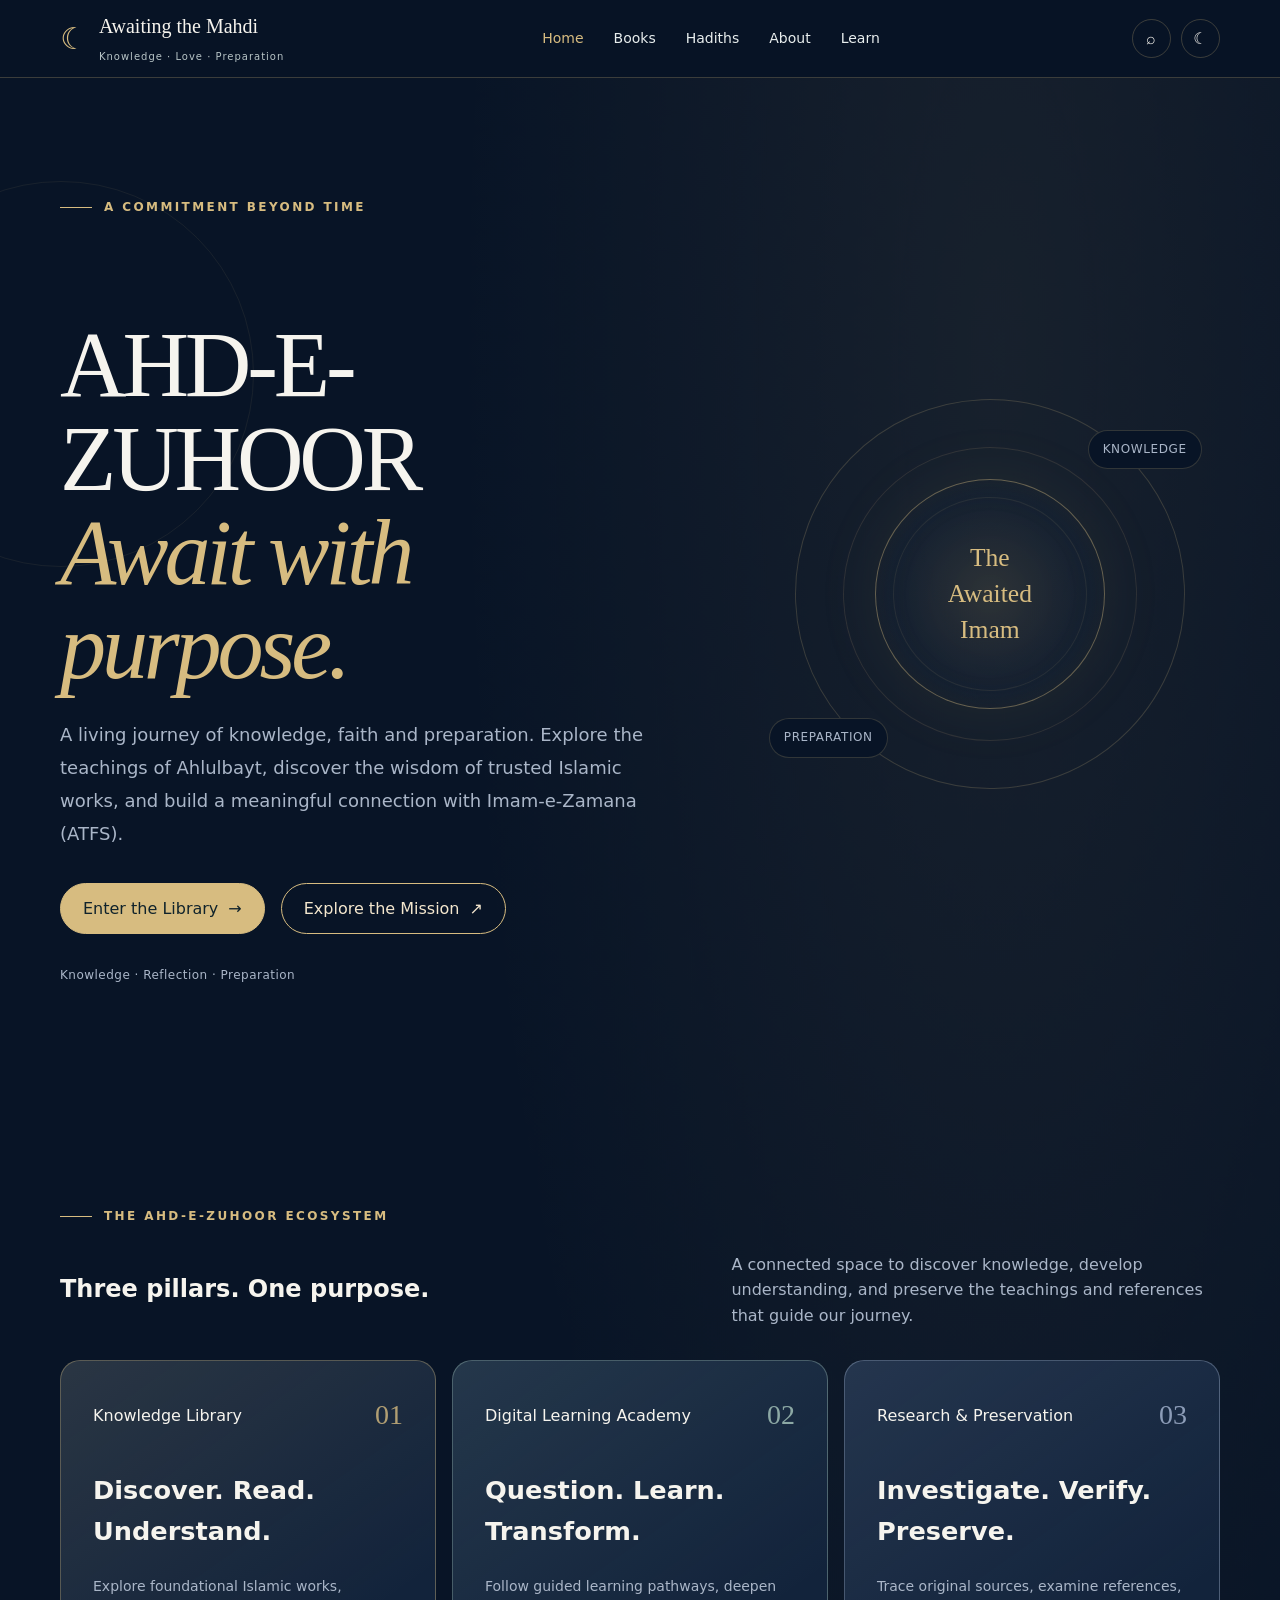
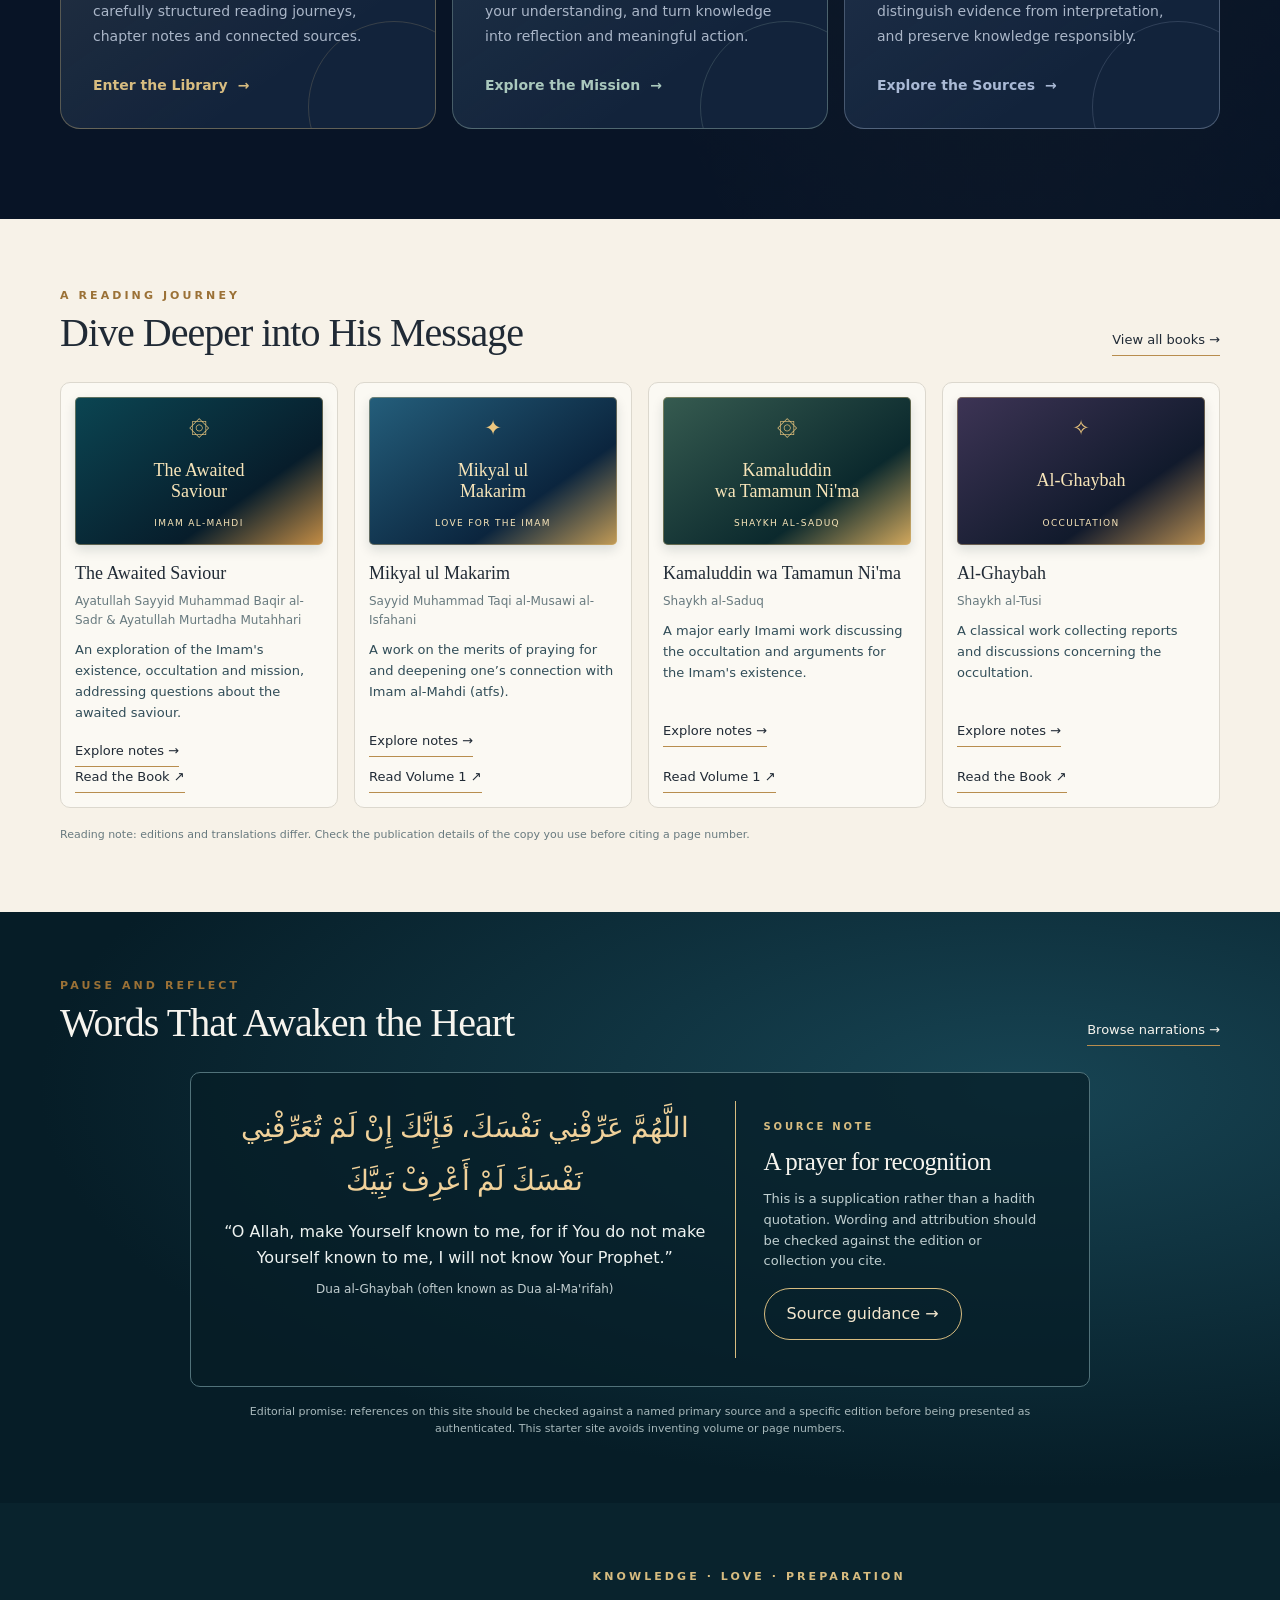
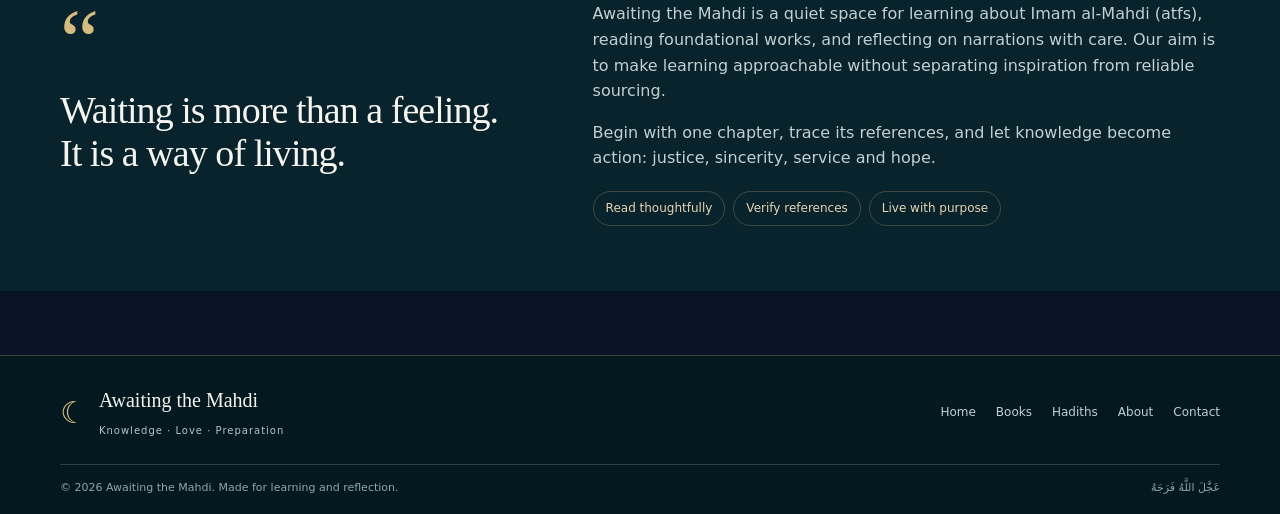
==== commit 64f443e9: "Update index.html Introduce the three AHD-E-ZUHOOR pillars" ====
--- a/index.html
+++ b/index.html
@@ -38,6 +38,7 @@
 @media(max-width:620px){.container{width:min(100% - 30px,1160px)}.topbar{height:68px}.brandname{font-size:17px}.brandmark{font-size:25px}.tagline{font-size:9px}.navlinks{display:none;position:absolute;left:0;right:0;top:67px;background:#081426;padding:20px 24px;flex-direction:column;align-items:flex-start;border-bottom:1px solid var(--line)}.navlinks.open{display:flex}.menu-btn{display:block}.navactions .iconbtn{width:36px;height:36px}.hero{min-height:500px}.hero-inner{padding:70px 0}.hero:before{background:linear-gradient(90deg,rgba(3,20,28,.96),rgba(3,20,28,.64))}.hero p{font-size:14px}.featuregrid{padding:22px 0}.feature{padding:0 8px}.feature h3{font-size:16px}.feature p{font-size:11px}.light-section,.hadith-section,.about{padding:48px 0}.section-head{align-items:flex-start;flex-direction:column}.bookgrid{gap:10px}.bookcard{padding:10px;min-height:310px}.cover{height:125px;padding:10px}.cover strong{font-size:15px}.bookcard h3{font-size:16px}.bookcard p{font-size:12px}.hadithbox{grid-template-columns:1fr;padding:20px 16px;gap:12px}.reference{border-left:0;border-top:1px solid var(--gold);padding:20px 5px 0;text-align:center;align-items:center}.arabic{font-size:23px}.translation{font-size:14px}.about h2{font-size:32px}.footer-top,.footer-bottom{align-items:flex-start;flex-direction:column}.footer-links{gap:14px}.hero:after{width:260px;height:220px;right:-110px;bottom:-70px}}
 </style>
 <link rel="stylesheet" href="./docs/sprint-2/assets/css/tokens.css">
+<link rel="stylesheet" href="./docs/sprint-2/assets/css/themes.css">
 <link rel="stylesheet" href="./docs/sprint-2/assets/css/legacy-compat.css">
 <link rel="stylesheet" href="./docs/sprint-2/assets/css/home.css">
 </head>
@@ -105,12 +106,81 @@
 
   </div>
 </section>
-<section class="features" id="learn"><div class="container featuregrid">
- <article class="feature"><div class="feature-icon">▤</div><h3>Authentic Books</h3><p>Discover important works and the ideas they explore.</p></article>
- <article class="feature"><div class="feature-icon">☷</div><h3>Chapter Summaries</h3><p>Clear reading notes to support deeper understanding.</p></article>
- <article class="feature"><div class="feature-icon">۞</div><h3>Hadiths</h3><p>Reflect on narrations with source details to verify.</p></article>
- <article class="feature"><div class="feature-icon">◇</div><h3>Trusted References</h3><p>Keep source, volume and page details close at hand.</p></article>
-</div></section>
+
+<section class="home-section" id="learn" aria-labelledby="pillars-title">
+  <div class="container">
+
+    <div class="pillar-intro">
+      <div>
+        <div class="home-hero-eyebrow">The AHD-E-ZUHOOR ecosystem</div>
+        <h2 id="pillars-title">Three pillars. One purpose.</h2>
+      </div>
+
+      <p>
+        A connected space to discover knowledge, develop understanding,
+        and preserve the teachings and references that guide our journey.
+      </p>
+    </div>
+
+    <div class="pillar-grid">
+
+      <article class="pillar-card" data-pillar="library">
+        <div class="pillar-card-top">
+          <span class="pillar-label">Knowledge Library</span>
+          <span class="pillar-card-number">01</span>
+        </div>
+
+        <h3>Discover. Read. Understand.</h3>
+
+        <p>
+          Explore foundational Islamic works, carefully structured
+          reading journeys, chapter notes and connected sources.
+        </p>
+
+        <a class="pillar-card-link" href="#books">
+          Enter the Library <span aria-hidden="true">→</span>
+        </a>
+      </article>
+
+      <article class="pillar-card" data-pillar="academy">
+        <div class="pillar-card-top">
+          <span class="pillar-label">Digital Learning Academy</span>
+          <span class="pillar-card-number">02</span>
+        </div>
+
+        <h3>Question. Learn. Transform.</h3>
+
+        <p>
+          Follow guided learning pathways, deepen your understanding,
+          and turn knowledge into reflection and meaningful action.
+        </p>
+
+        <a class="pillar-card-link" href="#about">
+          Explore the Mission <span aria-hidden="true">→</span>
+        </a>
+      </article>
+
+      <article class="pillar-card" data-pillar="research">
+        <div class="pillar-card-top">
+          <span class="pillar-label">Research &amp; Preservation</span>
+          <span class="pillar-card-number">03</span>
+        </div>
+
+        <h3>Investigate. Verify. Preserve.</h3>
+
+        <p>
+          Trace original sources, examine references, distinguish
+          evidence from interpretation, and preserve knowledge responsibly.
+        </p>
+
+        <a class="pillar-card-link" href="#hadiths">
+          Explore the Sources <span aria-hidden="true">→</span>
+        </a>
+      </article>
+
+    </div>
+  </div>
+</section>
 <section class="light-section" id="books"><div class="container">
  <div class="section-head"><div><div class="eyebrow">A reading journey</div><h2 class="serif">Dive Deeper into His Message</h2></div><a class="text-link" href="#books" id="allBooks">View all books →</a></div>
  <div class="bookgrid" id="bookgrid">
--- a/docs/sprint-2/assets/css/themes.css
+++ b/docs/sprint-2/assets/css/themes.css
@@ -0,0 +1,127 @@
+
+/* =====================================================
+   AHD-E-ZUHOOR
+   Theme Architecture — Version 1.0
+   Sprint 2 | The Living Library
+   ===================================================== */
+
+/* 01. APPLICATION COLOUR SCHEME */
+
+:root {
+  color-scheme: dark light;
+}
+
+/* 02. PILLAR IDENTITY */
+
+[data-pillar="library"] {
+  --pillar-accent: var(--library-accent);
+  --pillar-accent-soft: rgba(215, 188, 128, 0.12);
+  --pillar-accent-border: rgba(215, 188, 128, 0.35);
+}
+
+[data-pillar="academy"] {
+  --pillar-accent: var(--academy-accent);
+  --pillar-accent-soft: rgba(169, 200, 189, 0.12);
+  --pillar-accent-border: rgba(169, 200, 189, 0.35);
+}
+
+[data-pillar="research"] {
+  --pillar-accent: var(--research-accent);
+  --pillar-accent-soft: rgba(169, 185, 213, 0.12);
+  --pillar-accent-border: rgba(169, 185, 213, 0.35);
+}
+
+/* 03. REUSABLE PILLAR ELEMENTS */
+
+.pillar-accent {
+  color: var(--pillar-accent, var(--app-accent));
+}
+
+.pillar-surface {
+  background: var(--pillar-accent-soft, transparent);
+}
+
+.pillar-border {
+  border-color: var(--pillar-accent-border, var(--app-border));
+}
+
+.pillar-indicator {
+  width: 8px;
+  height: 8px;
+  flex: 0 0 8px;
+  border-radius: 50%;
+  background: var(--pillar-accent, var(--app-accent));
+}
+
+/* 04. READING THEME — LIGHT */
+
+.reading-studio[data-reading-theme="light"] {
+  color-scheme: light;
+  background: var(--reader-bg);
+  color: var(--reader-text);
+}
+
+.reading-studio[data-reading-theme="light"] .reading-surface {
+  background: var(--reader-surface);
+  border-color: var(--reader-border);
+  color: var(--reader-text);
+}
+
+/* 05. READING THEME — DARK */
+
+.reading-studio[data-reading-theme="dark"] {
+  color-scheme: dark;
+  background: var(--reader-bg);
+  color: var(--reader-text);
+}
+
+.reading-studio[data-reading-theme="dark"] .reading-surface {
+  background: var(--reader-surface);
+  border-color: var(--reader-border);
+  color: var(--reader-text);
+}
+
+/* 06. READER CONTROLS */
+
+.reader-control {
+  border: 1px solid var(--reader-border);
+  border-radius: var(--radius-pill);
+  background: var(--reader-surface);
+  color: var(--reader-text);
+  transition:
+    background var(--motion-normal) var(--ease-standard),
+    border-color var(--motion-normal) var(--ease-standard),
+    color var(--motion-normal) var(--ease-standard);
+}
+
+.reader-control[aria-pressed="true"],
+.reader-control[aria-current="true"] {
+  border-color: var(--reader-accent);
+  color: var(--reader-accent);
+}
+
+/* 07. SELECTION AND READING COMFORT */
+
+.reading-content ::selection {
+  background: rgba(215, 188, 128, 0.3);
+  color: inherit;
+}
+
+.reading-content blockquote {
+  margin-inline: 0;
+  padding-inline-start: 1.25rem;
+  border-inline-start: 3px solid var(--reader-accent);
+}
+
+.reading-content .source-reference {
+  color: var(--reader-text-muted);
+  font-size: var(--text-sm);
+}
+
+/* 08. RESPONSIVE THEME DETAILS */
+
+@media (max-width: 640px) {
+  .reading-content blockquote {
+    padding-inline-start: 1rem;
+  }
+}
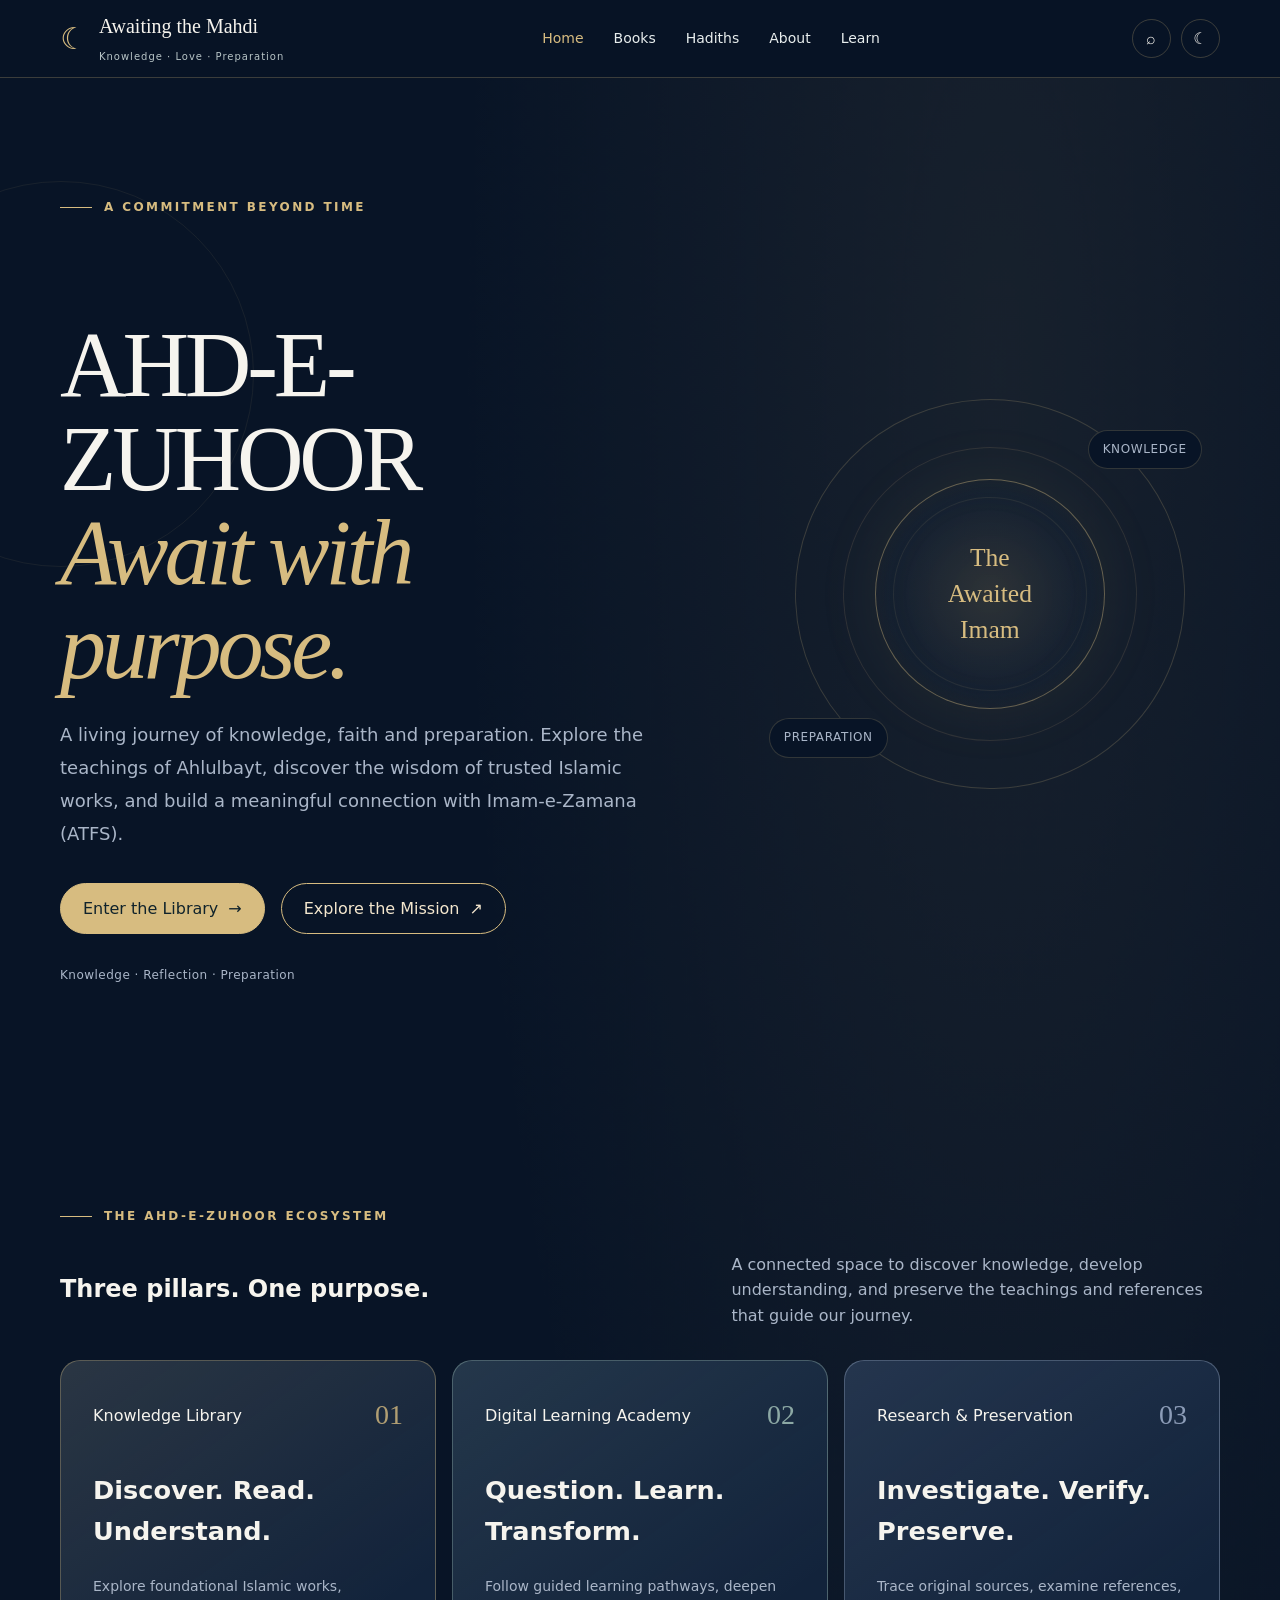
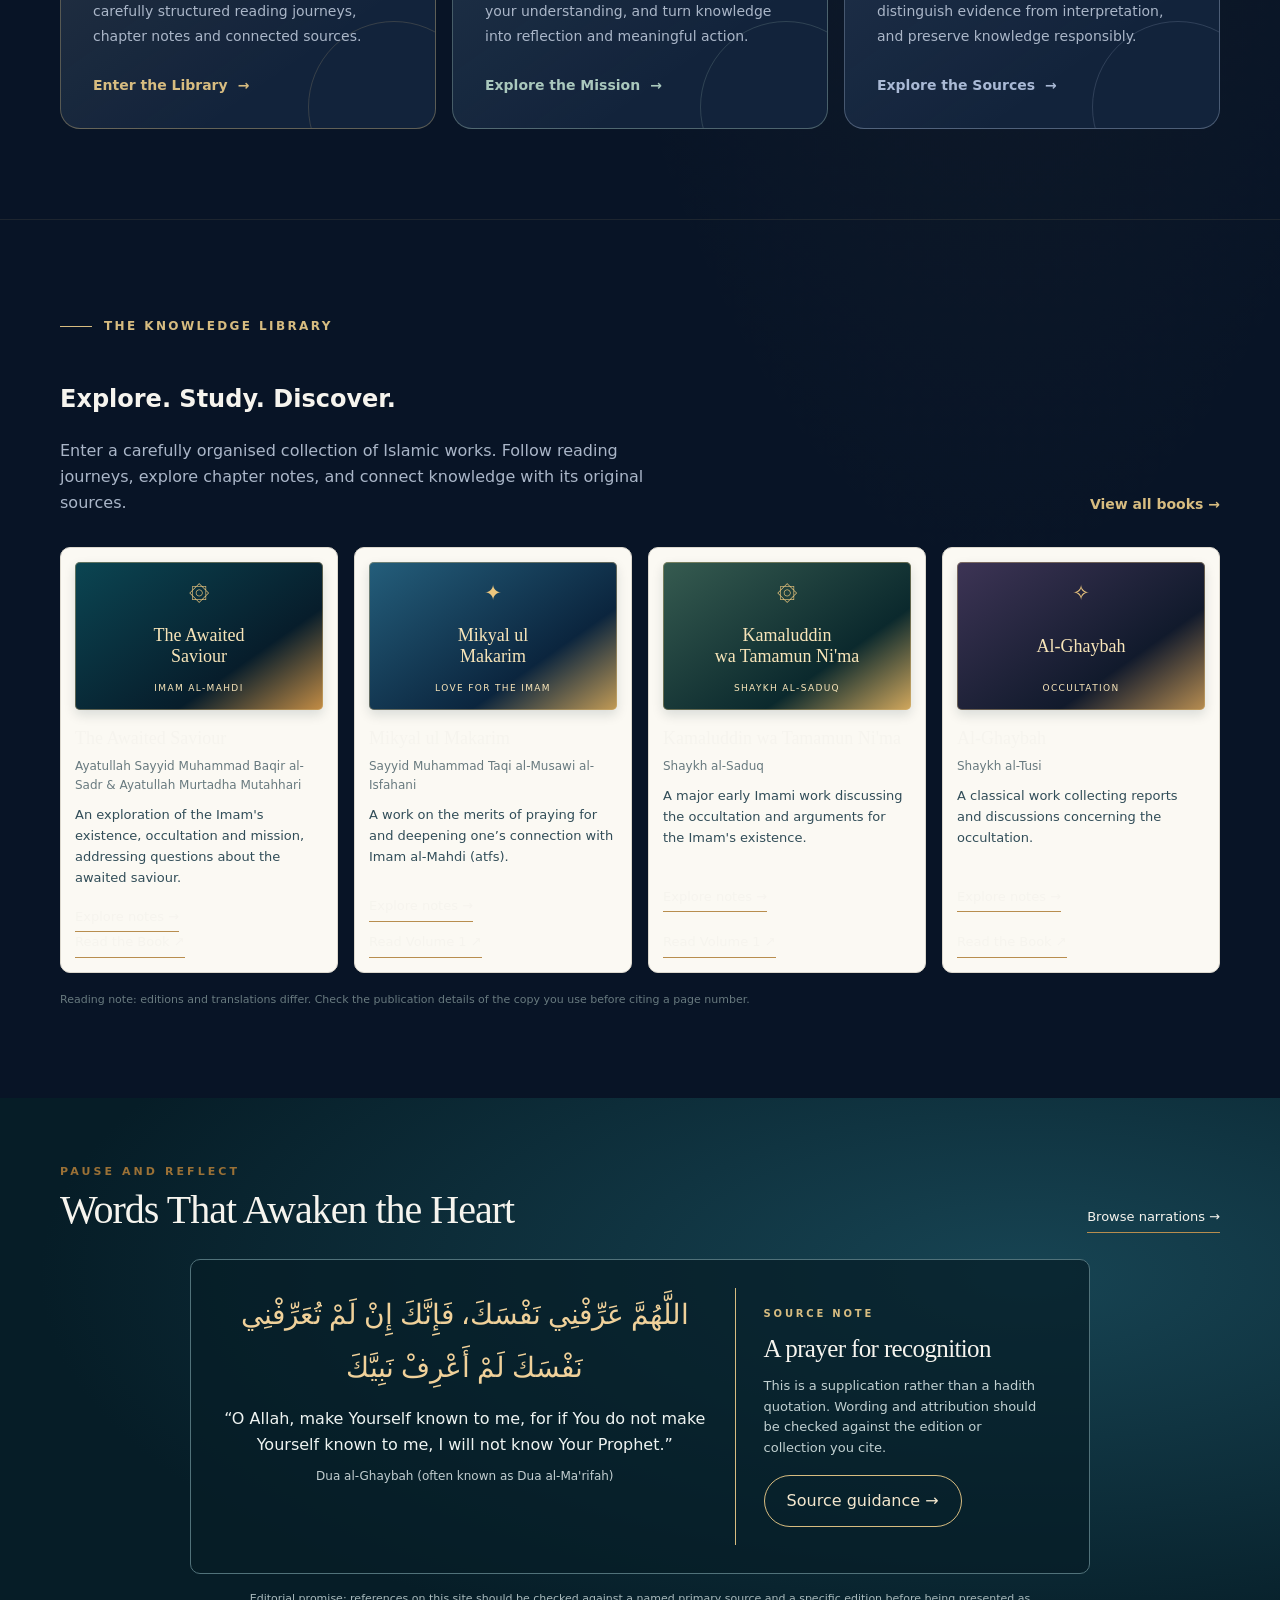
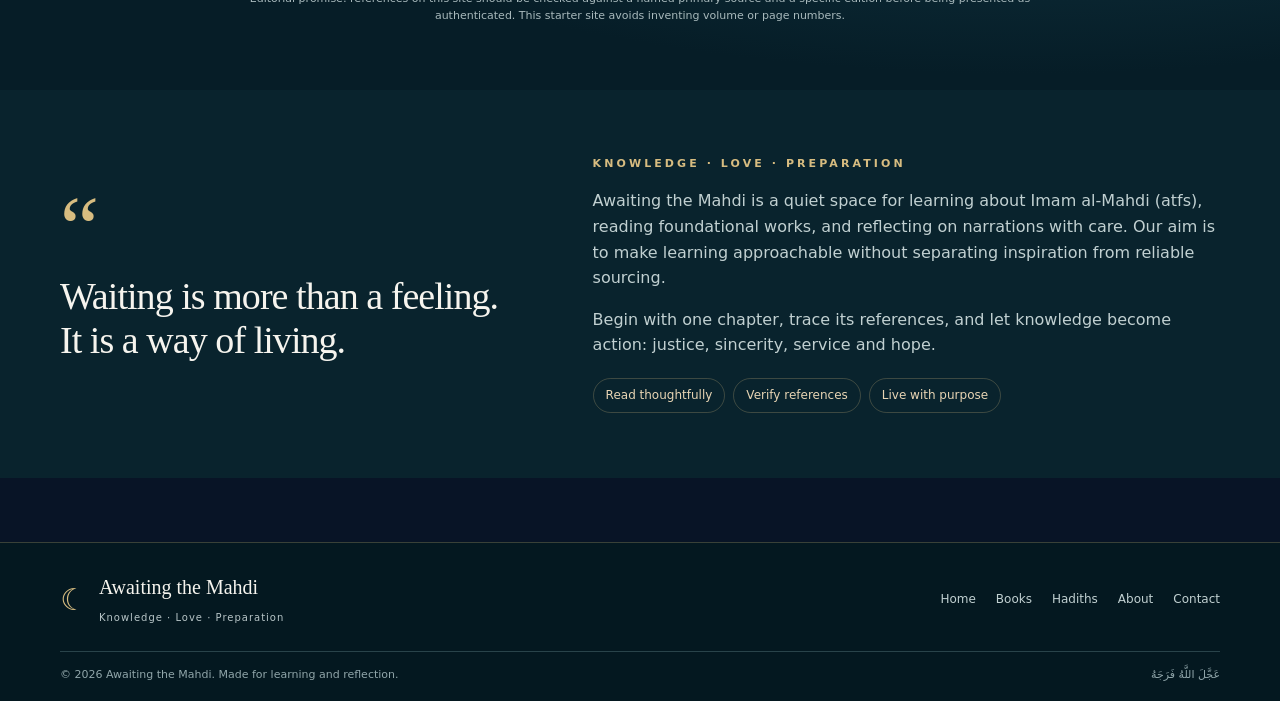
==== commit 3ccc8fd3: "Update index.html Introduce the new Knowledge Library section heading" ====
--- a/index.html
+++ b/index.html
@@ -181,9 +181,25 @@
     </div>
   </div>
 </section>
-<section class="light-section" id="books"><div class="container">
- <div class="section-head"><div><div class="eyebrow">A reading journey</div><h2 class="serif">Dive Deeper into His Message</h2></div><a class="text-link" href="#books" id="allBooks">View all books →</a></div>
- <div class="bookgrid" id="bookgrid">
+<section class="home-section" id="books" aria-labelledby="library-title">
+  <div class="container">
+
+    <div class="collection-header">
+      <div class="collection-header-copy">
+        <div class="home-hero-eyebrow">The Knowledge Library</div>
+        <h2 id="library-title">Explore. Study. Discover.</h2>
+        <p>
+          Enter a carefully organised collection of Islamic works.
+          Follow reading journeys, explore chapter notes, and connect
+          knowledge with its original sources.
+        </p>
+      </div>
+
+      <a class="collection-link" href="#books" id="allBooks">
+        View all books <span aria-hidden="true">→</span>
+      </a>
+    </div>
+     <div class="bookgrid" id="bookgrid">
   <article class="bookcard">
   <div class="cover">
     <span class="ornament">۞</span>
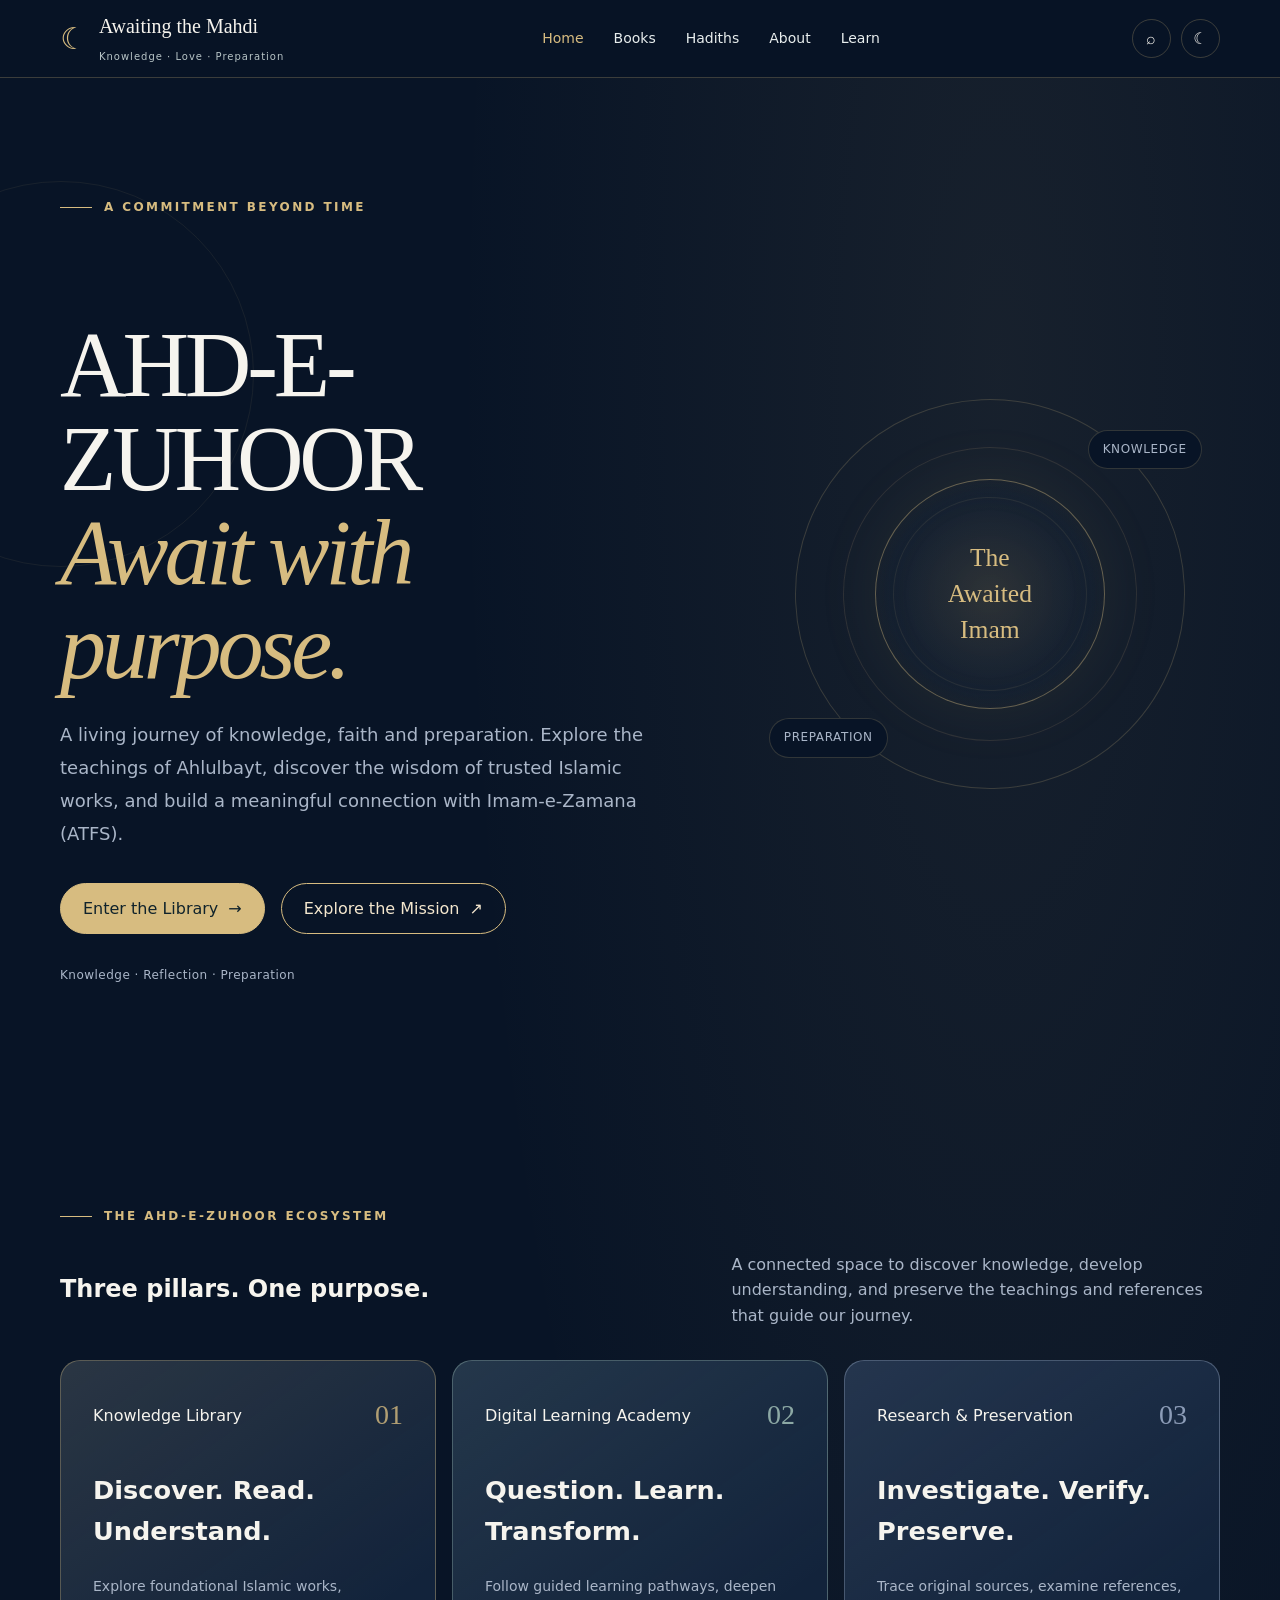
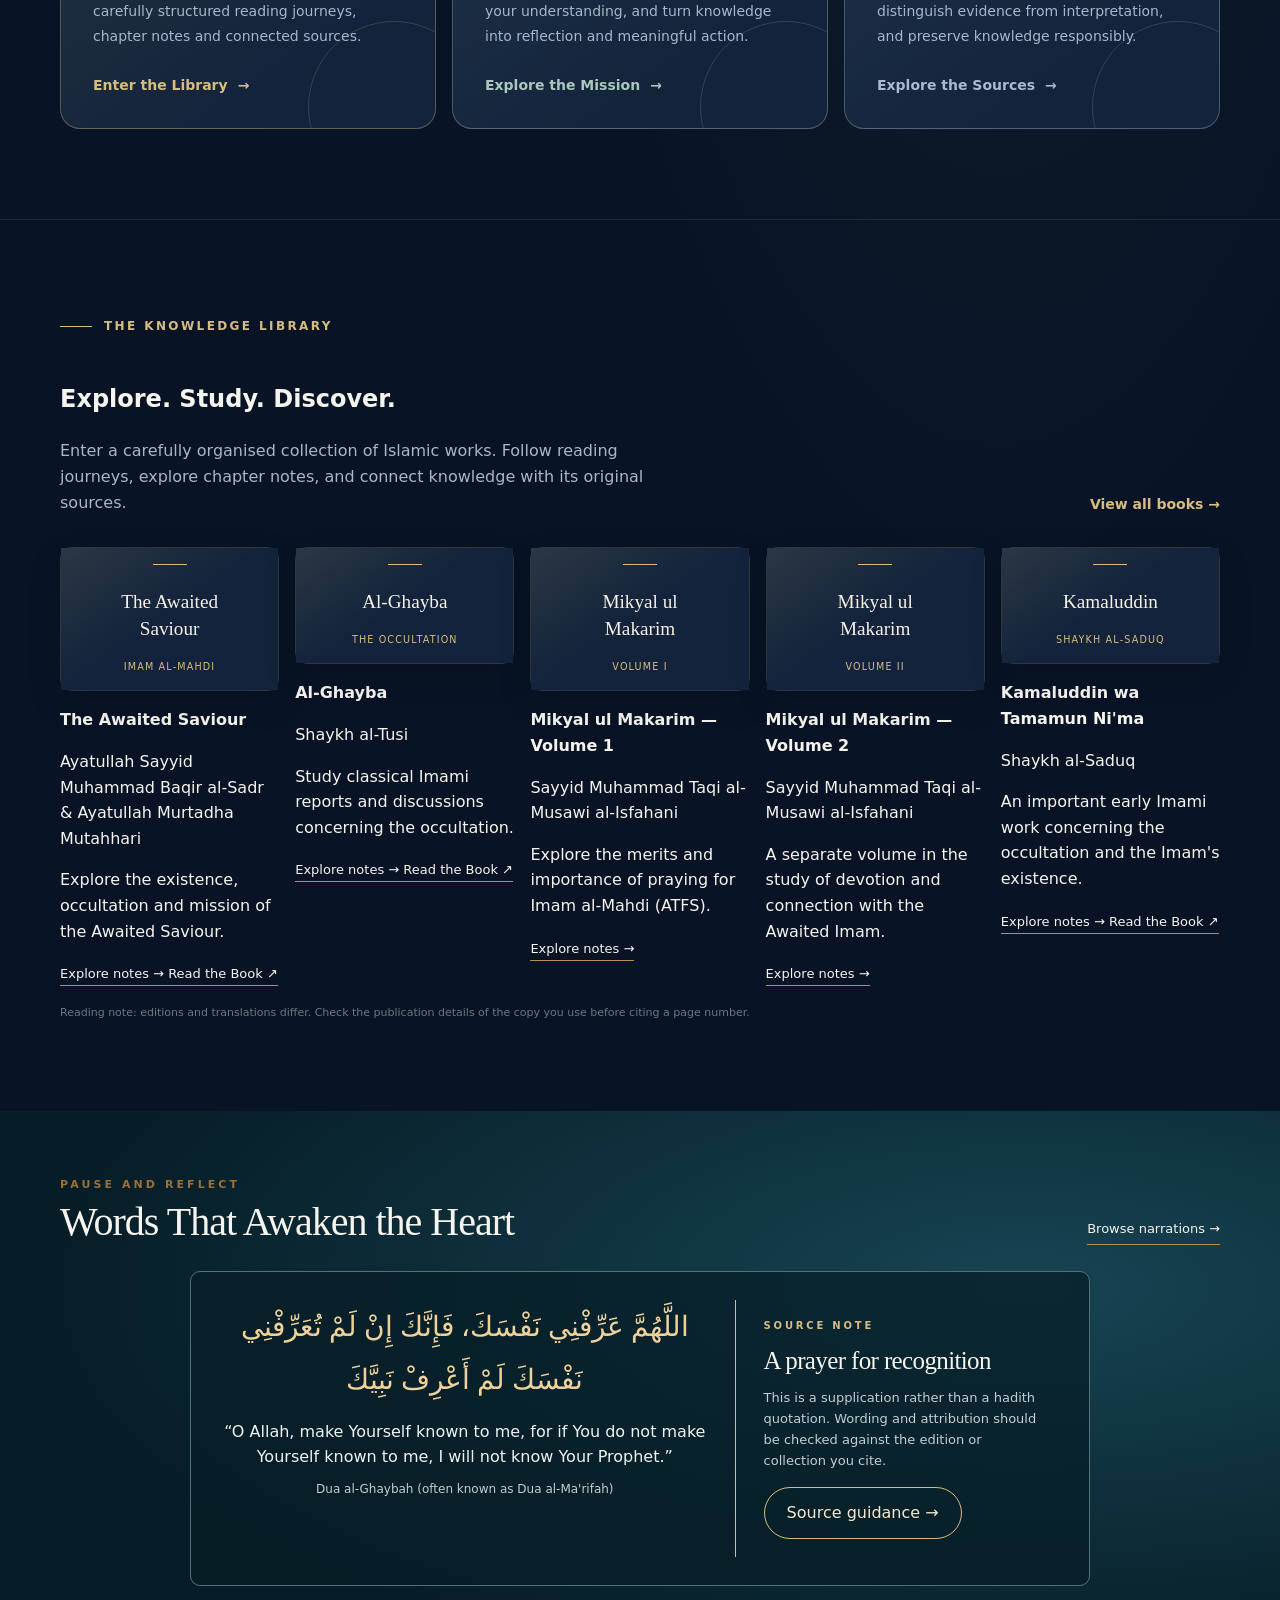
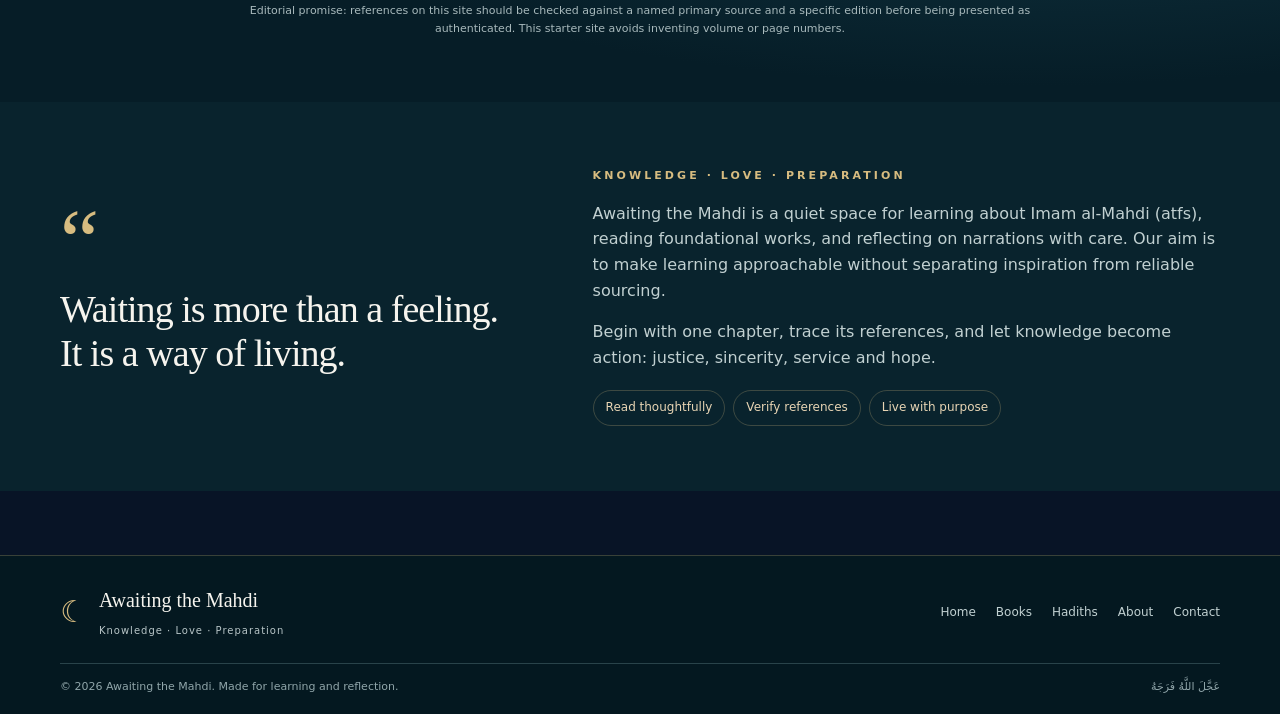
==== commit 2538b8b8: "Update index.html Modernise the five-book Knowledge Library collection" ====
--- a/index.html
+++ b/index.html
@@ -199,45 +199,151 @@
         View all books <span aria-hidden="true">→</span>
       </a>
     </div>
-     <div class="bookgrid" id="bookgrid">
-  <article class="bookcard">
-  <div class="cover">
-    <span class="ornament">۞</span>
-    <strong>The Awaited<br>Saviour</strong>
-    <small>Imam al-Mahdi</small>
-  </div>
-  <h3>The Awaited Saviour</h3>
-  <div class="author">Ayatullah Sayyid Muhammad Baqir al-Sadr &amp; Ayatullah Murtadha Mutahhari</div>
-  <p>An exploration of the Imam's existence, occultation and mission, addressing questions about the awaited saviour.</p>
-  <a href="#" class="text-link book-more" data-book="saviour">Explore notes →</a>
-  <a href="https://al-islam.org/awaited-saviour-ayatullah-sayyid-muhammad-baqir-sadr-ayatullah-murtadha-mutahhari" class="text-link book-read" target="_blank" rel="noopener noreferrer">Read the Book ↗</a>
-</article>
-  <article class="bookcard"><div class="cover blue"><span class="ornament">✦</span><strong>Mikyal ul<br>Makarim</strong><small>Love for the Imam</small></div><h3>Mikyal ul Makarim</h3><div class="author">Sayyid Muhammad Taqi al-Musawi al-Isfahani</div><p>A work on the merits of praying for and deepening one’s connection with Imam al-Mahdi (atfs).</p><a href="#" class="text-link book-more" data-book="mikyal">Explore notes →</a><a href="https://al-islam.org/mikyal-al-makarim-fi-fawaid-al-dua-lil-qaim-vol-1-sayyid-muhammad-taqi-musawi-isfahani" class="text-link book-read" target="_blank" rel="noopener noreferrer">Read Volume 1 ↗</a></article>
-   <article class="bookcard">
-  <div class="cover olive">
-    <span class="ornament">۞</span>
-    <strong>Kamaluddin<br>wa Tamamun Ni'ma</strong>
-    <small>Shaykh al-Saduq</small>
-  </div>
-  <h3>Kamaluddin wa Tamamun Ni'ma</h3>
-  <div class="author">Shaykh al-Saduq</div>
-  <p>A major early Imami work discussing the occultation and arguments for the Imam's existence.</p>
-  <a href="#" class="text-link book-more" data-book="kamaluddin">Explore notes →</a>
-  <a href="https://al-islam.org/kamaaluddin-wa-tamaamun-nima-vol-1-shaykh-saduq" class="text-link book-read" target="_blank" rel="noopener noreferrer">Read Volume 1 ↗</a>
-</article>
-   <article class="bookcard">
-  <div class="cover plum">
-    <span class="ornament">✧</span>
-    <strong>Al-Ghaybah</strong>
-    <small>Occultation</small>
-  </div>
-  <h3>Al-Ghaybah</h3>
-  <div class="author">Shaykh al-Tusi</div>
-  <p>A classical work collecting reports and discussions concerning the occultation.</p>
-  <a href="#" class="text-link book-more" data-book="ghaybah">Explore notes →</a>
-  <a href="https://al-islam.org/shaykh-al-tusis-book-occultation-shaykh-tusi" class="text-link book-read" target="_blank" rel="noopener noreferrer">Read the Book ↗</a>
-</article>
- </div>
+     <div class="book-grid bookgrid" id="bookgrid">
+
+  <!-- 01 — THE AWAITED SAVIOUR -->
+  <article class="book-tile">
+    <div class="book-cover-frame">
+      <div class="book-cover-art">
+        <span>The Awaited Saviour</span>
+        <small>Imam al-Mahdi</small>
+      </div>
+    </div>
+
+    <div class="book-card-content">
+      <h3 class="book-title">The Awaited Saviour</h3>
+      <span class="book-author">
+        Ayatullah Sayyid Muhammad Baqir al-Sadr
+        &amp; Ayatullah Murtadha Mutahhari
+      </span>
+      <p>
+        Explore the existence, occultation and mission
+        of the Awaited Saviour.
+      </p>
+      <a href="#" class="text-link book-more" data-book="saviour">
+        Explore notes →
+      </a>
+      <a
+        href="https://al-islam.org/awaited-saviour-ayatullah-sayyid-muhammad-baqir-sadr-ayatullah-murtadha-mutahhari"
+        class="text-link book-read"
+        target="_blank"
+        rel="noopener noreferrer"
+      >
+        Read the Book ↗
+      </a>
+    </div>
+  </article>
+
+  <!-- 02 — AL-GHAYBA -->
+  <article class="book-tile">
+    <div class="book-cover-frame">
+      <div class="book-cover-art">
+        <span>Al-Ghayba</span>
+        <small>The Occultation</small>
+      </div>
+    </div>
+
+    <div class="book-card-content">
+      <h3 class="book-title">Al-Ghayba</h3>
+      <span class="book-author">Shaykh al-Tusi</span>
+      <p>
+        Study classical Imami reports and discussions
+        concerning the occultation.
+      </p>
+      <a href="#" class="text-link book-more" data-book="ghaybah">
+        Explore notes →
+      </a>
+      <a
+        href="https://al-islam.org/shaykh-al-tusis-book-occultation-shaykh-tusi"
+        class="text-link book-read"
+        target="_blank"
+        rel="noopener noreferrer"
+      >
+        Read the Book ↗
+      </a>
+    </div>
+  </article>
+
+  <!-- 03 — MIKYAL VOLUME 1 -->
+  <article class="book-tile">
+    <div class="book-cover-frame">
+      <div class="book-cover-art">
+        <span>Mikyal ul Makarim</span>
+        <small>Volume I</small>
+      </div>
+    </div>
+
+    <div class="book-card-content">
+      <h3 class="book-title">Mikyal ul Makarim — Volume 1</h3>
+      <span class="book-author">
+        Sayyid Muhammad Taqi al-Musawi al-Isfahani
+      </span>
+      <p>
+        Explore the merits and importance of praying
+        for Imam al-Mahdi (ATFS).
+      </p>
+      <a href="#" class="text-link book-more" data-book="mikyal">
+        Explore notes →
+      </a>
+    </div>
+  </article>
+
+  <!-- 04 — MIKYAL VOLUME 2 -->
+  <article class="book-tile">
+    <div class="book-cover-frame">
+      <div class="book-cover-art">
+        <span>Mikyal ul Makarim</span>
+        <small>Volume II</small>
+      </div>
+    </div>
+
+    <div class="book-card-content">
+      <h3 class="book-title">Mikyal ul Makarim — Volume 2</h3>
+      <span class="book-author">
+        Sayyid Muhammad Taqi al-Musawi al-Isfahani
+      </span>
+      <p>
+        A separate volume in the study of devotion
+        and connection with the Awaited Imam.
+      </p>
+      <a href="#" class="text-link book-more" data-book="mikyal">
+        Explore notes →
+      </a>
+    </div>
+  </article>
+
+  <!-- 05 — KAMALUDDIN -->
+  <article class="book-tile">
+    <div class="book-cover-frame">
+      <div class="book-cover-art">
+        <span>Kamaluddin</span>
+        <small>Shaykh al-Saduq</small>
+      </div>
+    </div>
+
+    <div class="book-card-content">
+      <h3 class="book-title">
+        Kamaluddin wa Tamamun Ni'ma
+      </h3>
+      <span class="book-author">Shaykh al-Saduq</span>
+      <p>
+        An important early Imami work concerning
+        the occultation and the Imam's existence.
+      </p>
+      <a href="#" class="text-link book-more" data-book="kamaluddin">
+        Explore notes →
+      </a>
+      <a
+        href="https://al-islam.org/kamaaluddin-wa-tamaamun-nima-vol-1-shaykh-saduq"
+        class="text-link book-read"
+        target="_blank"
+        rel="noopener noreferrer"
+      >
+        Read the Book ↗
+      </a>
+    </div>
+  </article>
+</div>
  <p style="font-size:11px;color:#687a7f;margin:18px 0 0">Reading note: editions and translations differ. Check the publication details of the copy you use before citing a page number.</p>
 </div></section>
 <section class="hadith-section" id="hadiths"><div class="container">
